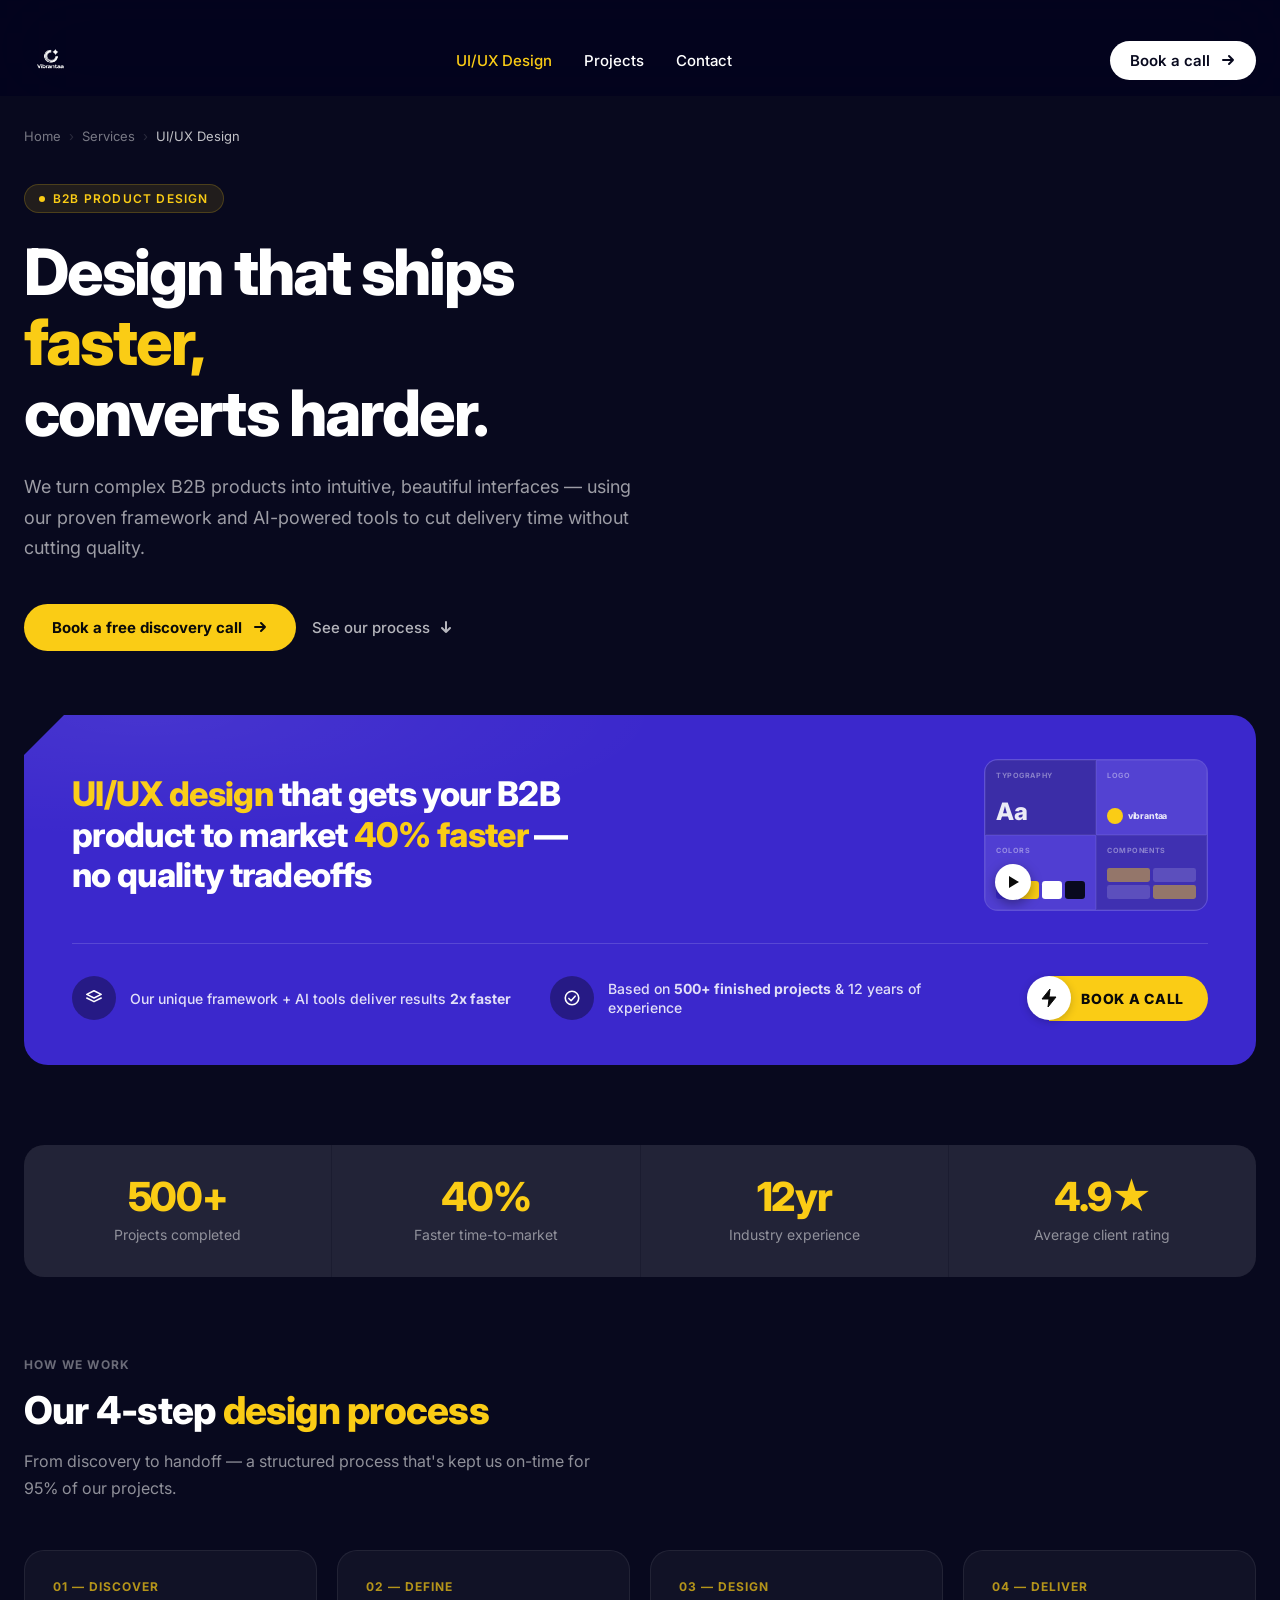
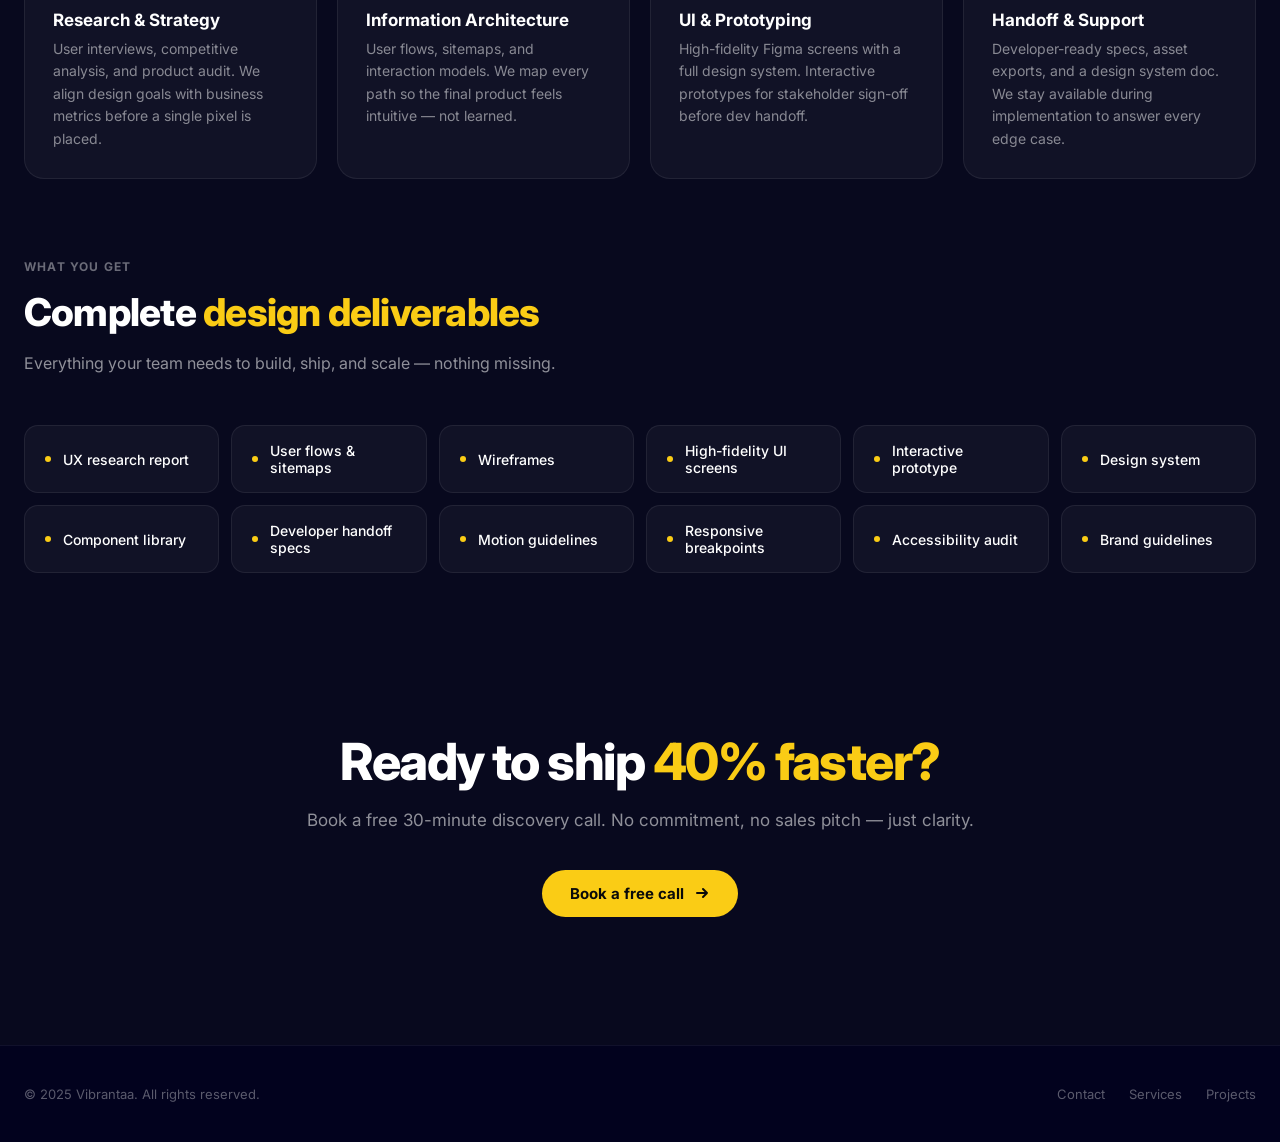
==== services/ui-ux-design.html @ 6896553f "Fix discuss section margins, add ui-ux-design service page, footer bg update Co-Authored-By: Claude " ====
<!DOCTYPE html>
<html lang="en">
<head>
  <meta charset="UTF-8" />
  <meta name="viewport" content="width=device-width, initial-scale=1.0" />
  <title>UI/UX Design Services — Vibrantaa</title>
  <meta name="description" content="UI/UX design that gets your B2B product to market 40% faster — no quality tradeoffs. 500+ finished projects, 12 years of experience." />
  <link rel="preconnect" href="https://fonts.googleapis.com" />
  <link rel="preconnect" href="https://fonts.gstatic.com" crossorigin />
  <link href="https://fonts.googleapis.com/css2?family=Inter:wght@400;500;600;700;800;900&display=swap" rel="stylesheet" />
  <style>
    *, *::before, *::after { box-sizing: border-box; margin: 0; padding: 0; }

    :root {
      --navy:       #08091e;
      --purple:     #3733d9;
      --gold:       #f5a623;
      --white:      #ffffff;
      --blue:       #3719ca;
      --blue-dark:  #02021e;
      --yellow:     #facc15;
      --indigo:     #3b28cc;
    }

    html, body {
      font-family: 'Inter', sans-serif;
      background: var(--navy);
      color: var(--white);
      min-height: 100vh;
      overflow-x: hidden;
    }

    /* ─── HEADER ─── */
    .site-header {
      position: fixed;
      top: 0; left: 0; right: 0;
      z-index: 93;
      padding-top: 1.5rem;
    }
    .header__blur {
      position: absolute;
      inset: 0;
      backdrop-filter: blur(45px);
      background-color: rgba(2, 2, 30, 0.75);
      z-index: -1;
    }
    .header-container {
      display: flex;
      align-items: center;
      justify-content: space-between;
      height: 4.5rem;
      max-width: 82rem;
      margin: 0 auto;
      padding: 0 1.5rem;
    }
    .logo { height: 36px; width: auto; display: block; }
    .header__nav {
      display: flex;
      align-items: center;
      gap: 0.25rem;
    }
    .header__nav-link {
      font-size: 0.9375rem;
      font-weight: 500;
      color: var(--white);
      text-decoration: none;
      padding: 0.5rem 0.875rem;
      border-radius: 0.5rem;
      transition: color 0.2s;
      cursor: pointer;
      display: flex;
      align-items: center;
      gap: 0.375rem;
    }
    .header__nav-link:hover { color: var(--yellow); }
    .header__cta {
      display: flex;
      align-items: center;
      gap: 0.625rem;
      background: var(--white);
      color: var(--navy);
      font-size: 0.9375rem;
      font-weight: 600;
      text-decoration: none;
      padding: 0.625rem 1.25rem;
      border-radius: 2rem;
      transition: background 0.2s, transform 0.2s;
    }
    .header__cta:hover { background: var(--yellow); transform: translateY(-1px); }

    /* ─── PAGE LAYOUT ─── */
    .page-wrap {
      padding-top: 8rem;
      min-height: 100vh;
    }
    .container {
      max-width: 82rem;
      margin: 0 auto;
      padding: 0 1.5rem;
    }

    /* ─── BREADCRUMB ─── */
    .breadcrumb {
      display: flex;
      align-items: center;
      gap: 0.5rem;
      font-size: 0.8125rem;
      color: rgba(255,255,255,0.45);
      margin-bottom: 2.5rem;
    }
    .breadcrumb a { color: rgba(255,255,255,0.45); text-decoration: none; transition: color 0.2s; }
    .breadcrumb a:hover { color: var(--white); }
    .breadcrumb__sep { opacity: 0.3; }
    .breadcrumb__current { color: rgba(255,255,255,0.75); }

    /* ─── SERVICE HERO ─── */
    .service-hero {
      margin-bottom: 4rem;
    }
    .service-hero__eyebrow {
      display: inline-flex;
      align-items: center;
      gap: 0.5rem;
      font-size: 0.75rem;
      font-weight: 600;
      letter-spacing: 0.1em;
      text-transform: uppercase;
      color: var(--yellow);
      background: rgba(250, 204, 21, 0.1);
      border: 1px solid rgba(250, 204, 21, 0.2);
      padding: 0.375rem 0.875rem;
      border-radius: 2rem;
      margin-bottom: 1.5rem;
    }
    .service-hero__eyebrow-dot {
      width: 6px; height: 6px;
      background: var(--yellow);
      border-radius: 50%;
      animation: pulse 2s ease-in-out infinite;
    }
    @keyframes pulse {
      0%, 100% { opacity: 1; transform: scale(1); }
      50%       { opacity: 0.5; transform: scale(0.75); }
    }
    .service-hero__heading {
      font-size: clamp(2.5rem, 5vw, 4rem);
      font-weight: 800;
      line-height: 1.1;
      letter-spacing: -0.03em;
      max-width: 42rem;
      margin-bottom: 1.5rem;
    }
    .service-hero__heading em {
      font-style: normal;
      color: var(--yellow);
    }
    .service-hero__sub {
      font-size: 1.125rem;
      line-height: 1.7;
      color: rgba(255,255,255,0.6);
      max-width: 38rem;
      margin-bottom: 2.5rem;
    }
    .service-hero__actions {
      display: flex;
      align-items: center;
      gap: 1rem;
      flex-wrap: wrap;
    }
    .btn-primary {
      display: inline-flex;
      align-items: center;
      gap: 0.625rem;
      background: var(--yellow);
      color: #0a0a0a;
      font-size: 0.9375rem;
      font-weight: 700;
      text-decoration: none;
      padding: 0.875rem 1.75rem;
      border-radius: 2rem;
      transition: transform 0.2s, box-shadow 0.2s;
      cursor: pointer;
      border: none;
    }
    .btn-primary:hover { transform: translateY(-2px); box-shadow: 0 8px 24px rgba(250,204,21,0.3); }
    .btn-secondary {
      display: inline-flex;
      align-items: center;
      gap: 0.5rem;
      color: rgba(255,255,255,0.7);
      font-size: 0.9375rem;
      font-weight: 500;
      text-decoration: none;
      padding: 0.875rem 0;
      transition: color 0.2s;
    }
    .btn-secondary:hover { color: var(--white); }

    /* ─── PROMO BANNER CARD ─── */
    .promo-banner {
      background: var(--indigo);
      border-radius: 1.5rem;
      /* Folder tab: angled cut top-left */
      clip-path: polygon(2.5rem 0%, 100% 0%, 100% 100%, 0% 100%, 0% 2.5rem);
      padding: 2.75rem 3rem;
      margin-bottom: 5rem;
      position: relative;
      overflow: hidden;
    }
    /* Subtle inner glow */
    .promo-banner::before {
      content: '';
      position: absolute;
      inset: 0;
      background: radial-gradient(ellipse 60% 50% at 10% 0%, rgba(255,255,255,0.06) 0%, transparent 70%);
      pointer-events: none;
    }

    /* Top section: headline + thumbnail */
    .promo-banner__top {
      display: grid;
      grid-template-columns: 1fr auto;
      gap: 2.5rem;
      align-items: center;
      margin-bottom: 2rem;
    }
    .promo-banner__headline {
      font-size: clamp(1.5rem, 3vw, 2.125rem);
      font-weight: 800;
      line-height: 1.2;
      letter-spacing: -0.02em;
      color: var(--white);
      max-width: 32rem;
    }
    .promo-banner__headline .hl {
      color: var(--yellow);
    }

    /* Thumbnail */
    .promo-banner__thumb {
      position: relative;
      width: 14rem;
      height: 9.5rem;
      border-radius: 0.875rem;
      overflow: hidden;
      flex-shrink: 0;
      background: rgba(255,255,255,0.08);
      border: 1px solid rgba(255,255,255,0.12);
    }
    .promo-thumb-grid {
      width: 100%;
      height: 100%;
      display: grid;
      grid-template-columns: 1fr 1fr;
      grid-template-rows: 1fr 1fr;
      gap: 0;
    }
    .promo-thumb-cell {
      padding: 0.625rem;
      border: 1px solid rgba(255,255,255,0.06);
      display: flex;
      flex-direction: column;
      gap: 0.3rem;
    }
    .ptc-label {
      font-size: 0.45rem;
      font-weight: 700;
      letter-spacing: 0.08em;
      text-transform: uppercase;
      color: rgba(255,255,255,0.4);
    }
    /* Type sample */
    .ptc-type-aa {
      font-size: 1.5rem;
      font-weight: 800;
      color: rgba(255,255,255,0.9);
      line-height: 1;
      margin-top: auto;
    }
    /* Logo sample */
    .ptc-logo-box {
      margin-top: auto;
      display: flex;
      align-items: center;
      gap: 0.3rem;
    }
    .ptc-logo-circle {
      width: 16px; height: 16px;
      border-radius: 50%;
      background: var(--yellow);
      flex-shrink: 0;
    }
    .ptc-logo-text {
      font-size: 0.55rem;
      font-weight: 800;
      color: rgba(255,255,255,0.85);
      letter-spacing: -0.02em;
    }
    /* Color swatches */
    .ptc-swatches {
      display: flex;
      gap: 0.2rem;
      margin-top: auto;
    }
    .ptc-swatch {
      flex: 1;
      height: 18px;
      border-radius: 0.2rem;
    }
    /* Grid sample */
    .ptc-grid-mini {
      display: grid;
      grid-template-columns: 1fr 1fr;
      gap: 0.2rem;
      margin-top: auto;
    }
    .ptc-grid-cell {
      height: 14px;
      border-radius: 0.15rem;
      background: rgba(255,255,255,0.15);
    }
    .ptc-grid-cell.accent { background: rgba(250,204,21,0.45); }

    /* Play button overlay */
    .promo-thumb-play {
      position: absolute;
      bottom: 0.625rem;
      left: 0.625rem;
      width: 2.25rem;
      height: 2.25rem;
      background: var(--white);
      border-radius: 50%;
      display: flex;
      align-items: center;
      justify-content: center;
      box-shadow: 0 4px 12px rgba(0,0,0,0.35);
      cursor: pointer;
      transition: transform 0.2s, box-shadow 0.2s;
    }
    .promo-thumb-play:hover { transform: scale(1.08); box-shadow: 0 6px 18px rgba(0,0,0,0.45); }
    .play-triangle {
      width: 0; height: 0;
      border-top: 6px solid transparent;
      border-bottom: 6px solid transparent;
      border-left: 10px solid #0a0a0a;
      margin-left: 2px;
    }

    /* Divider */
    .promo-banner__divider {
      height: 1px;
      background: rgba(255,255,255,0.15);
      margin-bottom: 2rem;
    }

    /* Bottom section: features + CTA */
    .promo-banner__bottom {
      display: flex;
      align-items: center;
      gap: 2rem;
      flex-wrap: wrap;
    }
    .promo-feature {
      display: flex;
      align-items: center;
      gap: 0.875rem;
      flex: 1;
      min-width: 13rem;
    }
    .promo-feature__icon {
      width: 2.75rem;
      height: 2.75rem;
      border-radius: 50%;
      background: rgba(0,0,0,0.35);
      display: flex;
      align-items: center;
      justify-content: center;
      flex-shrink: 0;
    }
    .promo-feature__icon svg {
      width: 1.125rem;
      height: 1.125rem;
      color: var(--white);
    }
    .promo-feature__text {
      font-size: 0.875rem;
      font-weight: 500;
      color: rgba(255,255,255,0.85);
      line-height: 1.4;
    }

    /* CTA button */
    .promo-cta {
      display: flex;
      align-items: center;
      gap: 0;
      flex-shrink: 0;
      margin-left: auto;
    }
    .promo-cta__lightning {
      width: 2.75rem;
      height: 2.75rem;
      border-radius: 50%;
      background: var(--white);
      display: flex;
      align-items: center;
      justify-content: center;
      flex-shrink: 0;
      z-index: 1;
      box-shadow: 0 2px 8px rgba(0,0,0,0.2);
    }
    .promo-cta__btn {
      display: inline-flex;
      align-items: center;
      background: var(--yellow);
      color: #0a0a0a;
      font-size: 0.875rem;
      font-weight: 800;
      letter-spacing: 0.05em;
      text-transform: uppercase;
      text-decoration: none;
      padding: 0.875rem 1.5rem 0.875rem 1rem;
      border-radius: 0 2rem 2rem 0;
      margin-left: -1.375rem;
      padding-left: 2rem;
      transition: transform 0.2s, box-shadow 0.2s;
      cursor: pointer;
      border: none;
    }
    .promo-cta__btn:hover { transform: translateX(3px); box-shadow: 4px 0 20px rgba(250,204,21,0.35); }

    /* ─── PROCESS SECTION ─── */
    .section-label {
      font-size: 0.75rem;
      font-weight: 700;
      letter-spacing: 0.1em;
      text-transform: uppercase;
      color: rgba(255,255,255,0.4);
      margin-bottom: 1rem;
    }
    .section-heading {
      font-size: clamp(1.75rem, 3vw, 2.5rem);
      font-weight: 800;
      line-height: 1.15;
      letter-spacing: -0.02em;
      margin-bottom: 1rem;
    }
    .section-heading em { font-style: normal; color: var(--yellow); }
    .section-sub {
      font-size: 1rem;
      color: rgba(255,255,255,0.55);
      line-height: 1.7;
      max-width: 36rem;
      margin-bottom: 3rem;
    }

    /* Process steps */
    .process-grid {
      display: grid;
      grid-template-columns: repeat(auto-fill, minmax(15rem, 1fr));
      gap: 1.25rem;
      margin-bottom: 5rem;
    }
    .process-step {
      background: rgba(255,255,255,0.04);
      border: 1px solid rgba(255,255,255,0.07);
      border-radius: 1.25rem;
      padding: 1.75rem;
      transition: background 0.25s, border-color 0.25s, transform 0.22s;
    }
    .process-step:hover {
      background: rgba(255,255,255,0.07);
      border-color: rgba(255,255,255,0.13);
      transform: translateY(-3px);
    }
    .process-step__num {
      font-size: 0.75rem;
      font-weight: 700;
      letter-spacing: 0.08em;
      color: var(--yellow);
      opacity: 0.7;
      margin-bottom: 1rem;
    }
    .process-step__title {
      font-size: 1.0625rem;
      font-weight: 700;
      margin-bottom: 0.5rem;
    }
    .process-step__desc {
      font-size: 0.875rem;
      color: rgba(255,255,255,0.5);
      line-height: 1.6;
    }

    /* ─── DELIVERABLES ─── */
    .deliverables-grid {
      display: grid;
      grid-template-columns: repeat(auto-fill, minmax(12rem, 1fr));
      gap: 0.75rem;
      margin-bottom: 5rem;
    }
    .deliverable-item {
      display: flex;
      align-items: center;
      gap: 0.75rem;
      background: rgba(255,255,255,0.04);
      border: 1px solid rgba(255,255,255,0.07);
      border-radius: 0.875rem;
      padding: 1rem 1.25rem;
      font-size: 0.875rem;
      font-weight: 500;
    }
    .deliverable-item__dot {
      width: 6px; height: 6px;
      border-radius: 50%;
      background: var(--yellow);
      flex-shrink: 0;
    }

    /* ─── STATS STRIP ─── */
    .stats-strip {
      display: grid;
      grid-template-columns: repeat(4, 1fr);
      gap: 1px;
      background: rgba(255,255,255,0.08);
      border-radius: 1.25rem;
      overflow: hidden;
      margin-bottom: 5rem;
    }
    .stat-block {
      background: rgba(255,255,255,0.03);
      padding: 2rem 1.75rem;
      text-align: center;
    }
    .stat-block__num {
      font-size: 2.5rem;
      font-weight: 800;
      letter-spacing: -0.03em;
      color: var(--yellow);
      line-height: 1;
      margin-bottom: 0.5rem;
    }
    .stat-block__label {
      font-size: 0.875rem;
      color: rgba(255,255,255,0.5);
      line-height: 1.4;
    }

    /* ─── CTA SECTION ─── */
    .cta-section {
      text-align: center;
      padding: 5rem 1.5rem;
      margin-bottom: 3rem;
    }
    .cta-section__heading {
      font-size: clamp(2rem, 4vw, 3.25rem);
      font-weight: 800;
      letter-spacing: -0.03em;
      line-height: 1.1;
      margin-bottom: 1.25rem;
    }
    .cta-section__heading em { font-style: normal; color: var(--yellow); }
    .cta-section__sub {
      font-size: 1.0625rem;
      color: rgba(255,255,255,0.55);
      margin-bottom: 2.5rem;
    }
    .cta-section__actions {
      display: flex;
      justify-content: center;
      gap: 1rem;
      flex-wrap: wrap;
    }

    /* ─── FOOTER ─── */
    .page-footer {
      background: #02021e;
      border-top: 1px solid rgba(255,255,255,0.06);
      padding: 2.5rem 0;
    }
    .page-footer__inner {
      display: flex;
      align-items: center;
      justify-content: space-between;
      gap: 1.5rem;
      flex-wrap: wrap;
    }
    .footer-copy {
      font-size: 0.8125rem;
      color: rgba(255,255,255,0.35);
    }
    .footer-links {
      display: flex;
      gap: 1.5rem;
    }
    .footer-links a {
      font-size: 0.8125rem;
      color: rgba(255,255,255,0.35);
      text-decoration: none;
      transition: color 0.2s;
    }
    .footer-links a:hover { color: rgba(255,255,255,0.7); }

    /* ─── RESPONSIVE ─── */
    @media (max-width: 900px) {
      .promo-banner__top { grid-template-columns: 1fr; }
      .promo-banner__thumb { width: 100%; height: 12rem; }
      .promo-thumb-grid { display: grid; }
      .promo-banner__bottom { gap: 1.25rem; }
      .promo-cta { margin-left: 0; width: 100%; }
      .promo-cta__btn { flex: 1; justify-content: center; }
      .stats-strip { grid-template-columns: repeat(2, 1fr); }
      .hide-mobile { display: none; }
    }
    @media (max-width: 600px) {
      .promo-banner { padding: 1.75rem 1.5rem; clip-path: polygon(1.75rem 0%, 100% 0%, 100% 100%, 0% 100%, 0% 1.75rem); }
      .stats-strip { grid-template-columns: 1fr 1fr; }
      .process-grid { grid-template-columns: 1fr; }
    }
  </style>
</head>
<body>

<!-- HEADER -->
<header class="site-header" id="header">
  <div class="header__blur"></div>
  <div class="header-container">
    <a href="/" class="logo-link">
      <img src="/vibrantaa logo .png" alt="Vibrantaa" class="logo" width="140" height="36">
    </a>
    <nav class="header__nav hide-mobile">
      <a href="/services/ui-ux-design" class="header__nav-link" style="color:var(--yellow)">UI/UX Design</a>
      <a href="/#projects" class="header__nav-link">Projects</a>
      <a href="/contact.html" class="header__nav-link">Contact</a>
    </nav>
    <a href="/contact.html" class="header__cta">
      Book a call
      <svg width="16" height="16" viewBox="0 0 16 16" fill="none" aria-hidden="true"><path d="M3 8h10M9 4l4 4-4 4" stroke="currentColor" stroke-width="2" stroke-linecap="round" stroke-linejoin="round"/></svg>
    </a>
  </div>
</header>

<!-- PAGE -->
<main class="page-wrap">
  <div class="container">

    <!-- Breadcrumb -->
    <nav class="breadcrumb" aria-label="Breadcrumb">
      <a href="/">Home</a>
      <span class="breadcrumb__sep">›</span>
      <a href="/#services">Services</a>
      <span class="breadcrumb__sep">›</span>
      <span class="breadcrumb__current">UI/UX Design</span>
    </nav>

    <!-- Hero -->
    <section class="service-hero">
      <div class="service-hero__eyebrow">
        <span class="service-hero__eyebrow-dot"></span>
        B2B Product Design
      </div>
      <h1 class="service-hero__heading">
        Design that ships <em>faster,</em><br>converts harder.
      </h1>
      <p class="service-hero__sub">
        We turn complex B2B products into intuitive, beautiful interfaces — using our proven framework and AI-powered tools to cut delivery time without cutting quality.
      </p>
      <div class="service-hero__actions">
        <a href="/contact.html" class="btn-primary">
          Book a free discovery call
          <svg width="16" height="16" viewBox="0 0 16 16" fill="none" aria-hidden="true"><path d="M3 8h10M9 4l4 4-4 4" stroke="currentColor" stroke-width="2" stroke-linecap="round" stroke-linejoin="round"/></svg>
        </a>
        <a href="#process" class="btn-secondary">
          See our process
          <svg width="16" height="16" viewBox="0 0 16 16" fill="none" aria-hidden="true"><path d="M8 3v10M4 9l4 4 4-4" stroke="currentColor" stroke-width="2" stroke-linecap="round" stroke-linejoin="round"/></svg>
        </a>
      </div>
    </section>

    <!-- ═══ PROMO BANNER CARD ═══ -->
    <section class="promo-banner" aria-label="UI/UX Design value proposition">

      <!-- Top: Headline + Thumbnail -->
      <div class="promo-banner__top">

        <h2 class="promo-banner__headline">
          <span class="hl">UI/UX design</span> that gets your B2B product
          to market <span class="hl">40% faster</span> —
          no quality tradeoffs
        </h2>

        <!-- Brand Guidelines Thumbnail -->
        <div class="promo-banner__thumb" role="img" aria-label="Brand guidelines preview">
          <div class="promo-thumb-grid">
            <!-- Cell 1: Typography -->
            <div class="promo-thumb-cell" style="background: rgba(0,0,0,0.2);">
              <span class="ptc-label">Typography</span>
              <span class="ptc-type-aa">Aa</span>
            </div>
            <!-- Cell 2: Logo -->
            <div class="promo-thumb-cell" style="background: rgba(255,255,255,0.05);">
              <span class="ptc-label">Logo</span>
              <div class="ptc-logo-box">
                <div class="ptc-logo-circle"></div>
                <span class="ptc-logo-text">vibrantaa</span>
              </div>
            </div>
            <!-- Cell 3: Color Swatches -->
            <div class="promo-thumb-cell" style="background: rgba(255,255,255,0.03);">
              <span class="ptc-label">Colors</span>
              <div class="ptc-swatches">
                <div class="ptc-swatch" style="background:#3b28cc"></div>
                <div class="ptc-swatch" style="background:#facc15"></div>
                <div class="ptc-swatch" style="background:#ffffff"></div>
                <div class="ptc-swatch" style="background:#08091e"></div>
              </div>
            </div>
            <!-- Cell 4: Grid Components -->
            <div class="promo-thumb-cell" style="background: rgba(0,0,0,0.15);">
              <span class="ptc-label">Components</span>
              <div class="ptc-grid-mini">
                <div class="ptc-grid-cell accent"></div>
                <div class="ptc-grid-cell"></div>
                <div class="ptc-grid-cell"></div>
                <div class="ptc-grid-cell accent"></div>
              </div>
            </div>
          </div>
          <!-- Play button -->
          <div class="promo-thumb-play" role="button" aria-label="Watch showreel">
            <div class="play-triangle"></div>
          </div>
        </div>
      </div>

      <!-- Divider -->
      <div class="promo-banner__divider" role="separator"></div>

      <!-- Bottom: Features + CTA -->
      <div class="promo-banner__bottom">

        <!-- Feature 1 -->
        <div class="promo-feature">
          <div class="promo-feature__icon" aria-hidden="true">
            <!-- Layers/stack icon -->
            <svg viewBox="0 0 20 20" fill="none" stroke="currentColor" stroke-width="1.75" stroke-linecap="round" stroke-linejoin="round">
              <path d="M2 10l8 4 8-4M2 6l8 4 8-4-8-4-8 4z"/>
            </svg>
          </div>
          <p class="promo-feature__text">Our unique framework + AI tools deliver results <strong>2x faster</strong></p>
        </div>

        <!-- Feature 2 -->
        <div class="promo-feature">
          <div class="promo-feature__icon" aria-hidden="true">
            <!-- Checkmark circle icon -->
            <svg viewBox="0 0 20 20" fill="none" stroke="currentColor" stroke-width="1.75" stroke-linecap="round" stroke-linejoin="round">
              <circle cx="10" cy="10" r="7.5"/>
              <path d="M6.5 10.5l2.5 2.5 4.5-5"/>
            </svg>
          </div>
          <p class="promo-feature__text">Based on <strong>500+ finished projects</strong> &amp; 12 years of experience</p>
        </div>

        <!-- CTA -->
        <div class="promo-cta">
          <div class="promo-cta__lightning" aria-hidden="true">
            <!-- Lightning bolt -->
            <svg width="16" height="20" viewBox="0 0 16 20" fill="none">
              <path d="M9 1L1 11h7l-1 8 8-10H8L9 1z" fill="#0a0a0a" stroke="#0a0a0a" stroke-width="1" stroke-linejoin="round"/>
            </svg>
          </div>
          <a href="/contact.html" class="promo-cta__btn">Book a Call</a>
        </div>

      </div>
    </section>

    <!-- ═══ STATS ═══ -->
    <div class="stats-strip" role="list">
      <div class="stat-block" role="listitem">
        <div class="stat-block__num">500+</div>
        <div class="stat-block__label">Projects completed</div>
      </div>
      <div class="stat-block" role="listitem">
        <div class="stat-block__num">40%</div>
        <div class="stat-block__label">Faster time-to-market</div>
      </div>
      <div class="stat-block" role="listitem">
        <div class="stat-block__num">12yr</div>
        <div class="stat-block__label">Industry experience</div>
      </div>
      <div class="stat-block" role="listitem">
        <div class="stat-block__num">4.9★</div>
        <div class="stat-block__label">Average client rating</div>
      </div>
    </div>

    <!-- ═══ PROCESS ═══ -->
    <section id="process">
      <p class="section-label">How we work</p>
      <h2 class="section-heading">Our 4-step <em>design process</em></h2>
      <p class="section-sub">From discovery to handoff — a structured process that's kept us on-time for 95% of our projects.</p>

      <div class="process-grid">
        <div class="process-step">
          <div class="process-step__num">01 — DISCOVER</div>
          <div class="process-step__title">Research & Strategy</div>
          <p class="process-step__desc">User interviews, competitive analysis, and product audit. We align design goals with business metrics before a single pixel is placed.</p>
        </div>
        <div class="process-step">
          <div class="process-step__num">02 — DEFINE</div>
          <div class="process-step__title">Information Architecture</div>
          <p class="process-step__desc">User flows, sitemaps, and interaction models. We map every path so the final product feels intuitive — not learned.</p>
        </div>
        <div class="process-step">
          <div class="process-step__num">03 — DESIGN</div>
          <div class="process-step__title">UI & Prototyping</div>
          <p class="process-step__desc">High-fidelity Figma screens with a full design system. Interactive prototypes for stakeholder sign-off before dev handoff.</p>
        </div>
        <div class="process-step">
          <div class="process-step__num">04 — DELIVER</div>
          <div class="process-step__title">Handoff & Support</div>
          <p class="process-step__desc">Developer-ready specs, asset exports, and a design system doc. We stay available during implementation to answer every edge case.</p>
        </div>
      </div>
    </section>

    <!-- ═══ DELIVERABLES ═══ -->
    <section>
      <p class="section-label">What you get</p>
      <h2 class="section-heading">Complete <em>design deliverables</em></h2>
      <p class="section-sub">Everything your team needs to build, ship, and scale — nothing missing.</p>

      <div class="deliverables-grid">
        <div class="deliverable-item"><span class="deliverable-item__dot"></span>UX research report</div>
        <div class="deliverable-item"><span class="deliverable-item__dot"></span>User flows & sitemaps</div>
        <div class="deliverable-item"><span class="deliverable-item__dot"></span>Wireframes</div>
        <div class="deliverable-item"><span class="deliverable-item__dot"></span>High-fidelity UI screens</div>
        <div class="deliverable-item"><span class="deliverable-item__dot"></span>Interactive prototype</div>
        <div class="deliverable-item"><span class="deliverable-item__dot"></span>Design system</div>
        <div class="deliverable-item"><span class="deliverable-item__dot"></span>Component library</div>
        <div class="deliverable-item"><span class="deliverable-item__dot"></span>Developer handoff specs</div>
        <div class="deliverable-item"><span class="deliverable-item__dot"></span>Motion guidelines</div>
        <div class="deliverable-item"><span class="deliverable-item__dot"></span>Responsive breakpoints</div>
        <div class="deliverable-item"><span class="deliverable-item__dot"></span>Accessibility audit</div>
        <div class="deliverable-item"><span class="deliverable-item__dot"></span>Brand guidelines</div>
      </div>
    </section>

    <!-- ═══ CTA SECTION ═══ -->
    <section class="cta-section">
      <h2 class="cta-section__heading">Ready to ship <em>40% faster?</em></h2>
      <p class="cta-section__sub">Book a free 30-minute discovery call. No commitment, no sales pitch — just clarity.</p>
      <div class="cta-section__actions">
        <a href="/contact.html" class="btn-primary">
          Book a free call
          <svg width="16" height="16" viewBox="0 0 16 16" fill="none" aria-hidden="true"><path d="M3 8h10M9 4l4 4-4 4" stroke="currentColor" stroke-width="2" stroke-linecap="round" stroke-linejoin="round"/></svg>
        </a>
      </div>
    </section>

  </div>
</main>

<!-- FOOTER -->
<footer class="page-footer">
  <div class="container">
    <div class="page-footer__inner">
      <span class="footer-copy">© 2025 Vibrantaa. All rights reserved.</span>
      <div class="footer-links">
        <a href="/contact.html">Contact</a>
        <a href="/#services">Services</a>
        <a href="/#projects">Projects</a>
      </div>
    </div>
  </div>
</footer>

</body>
</html>
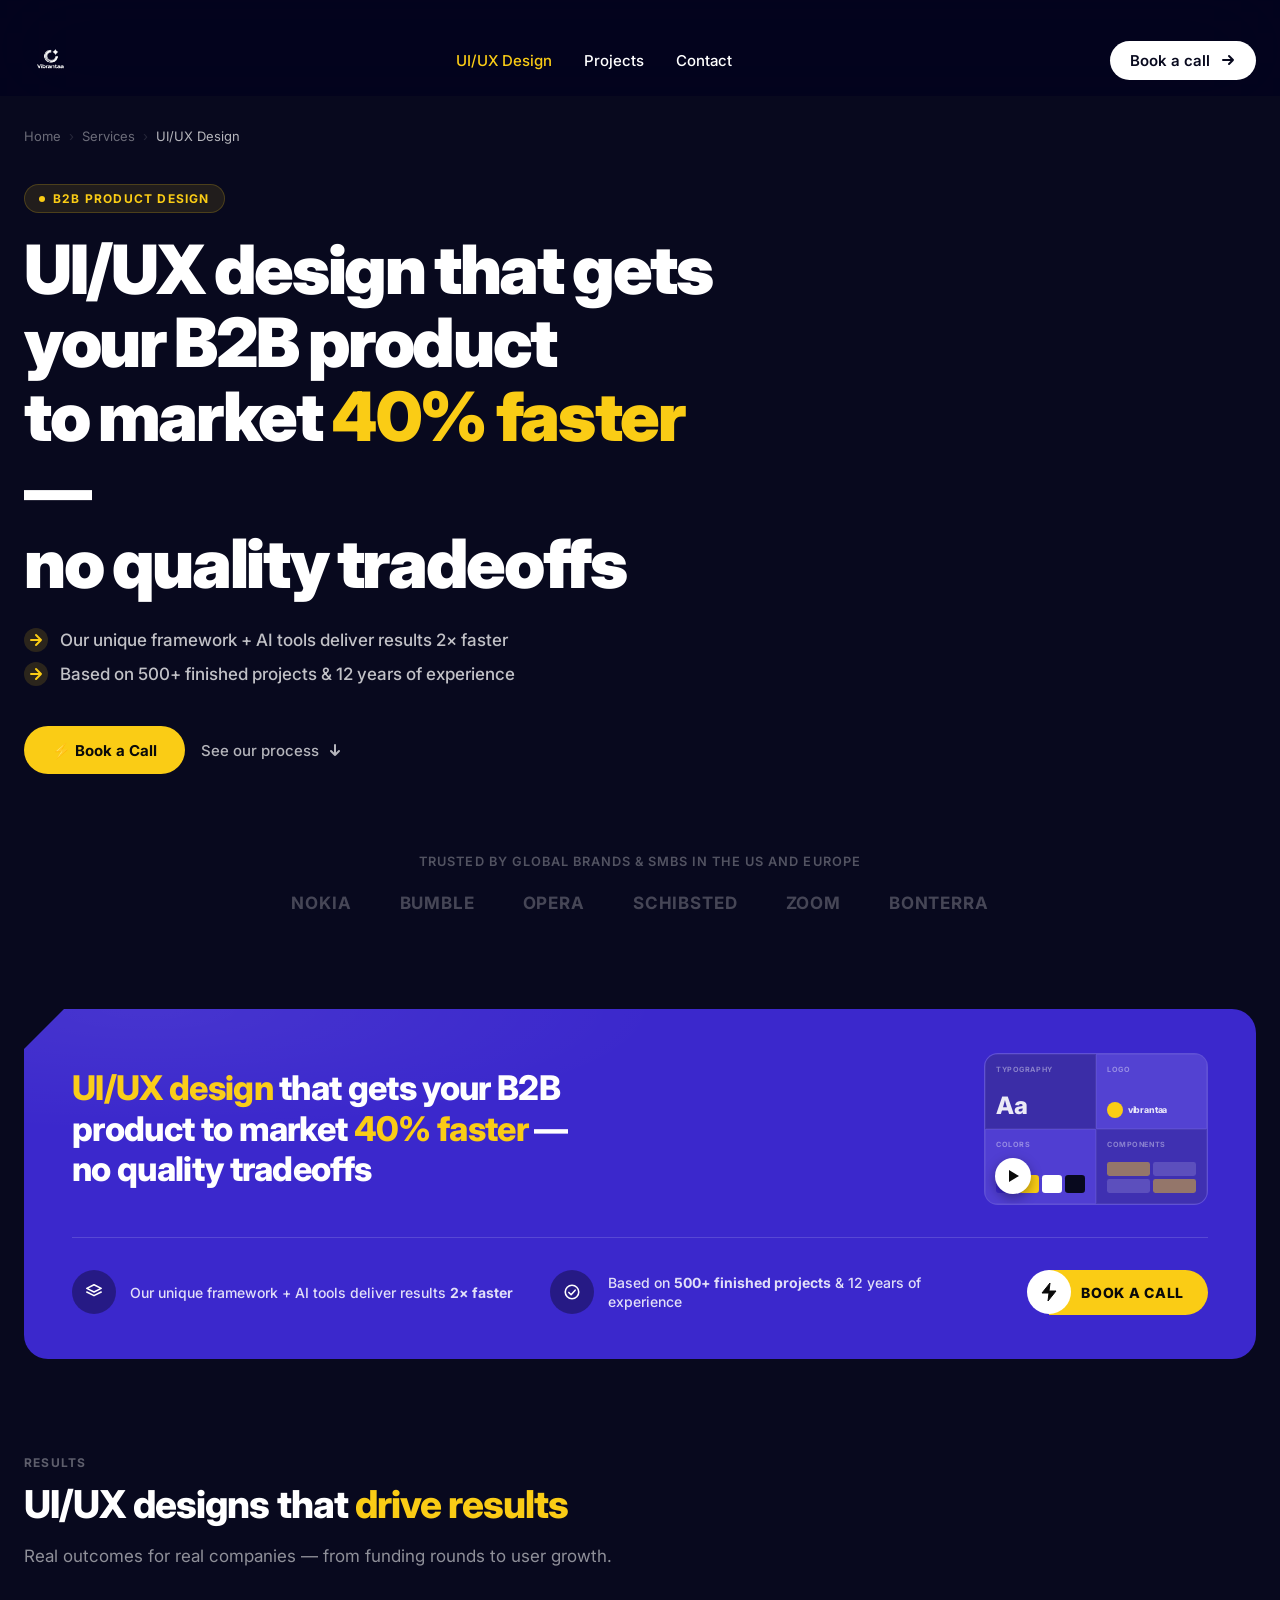
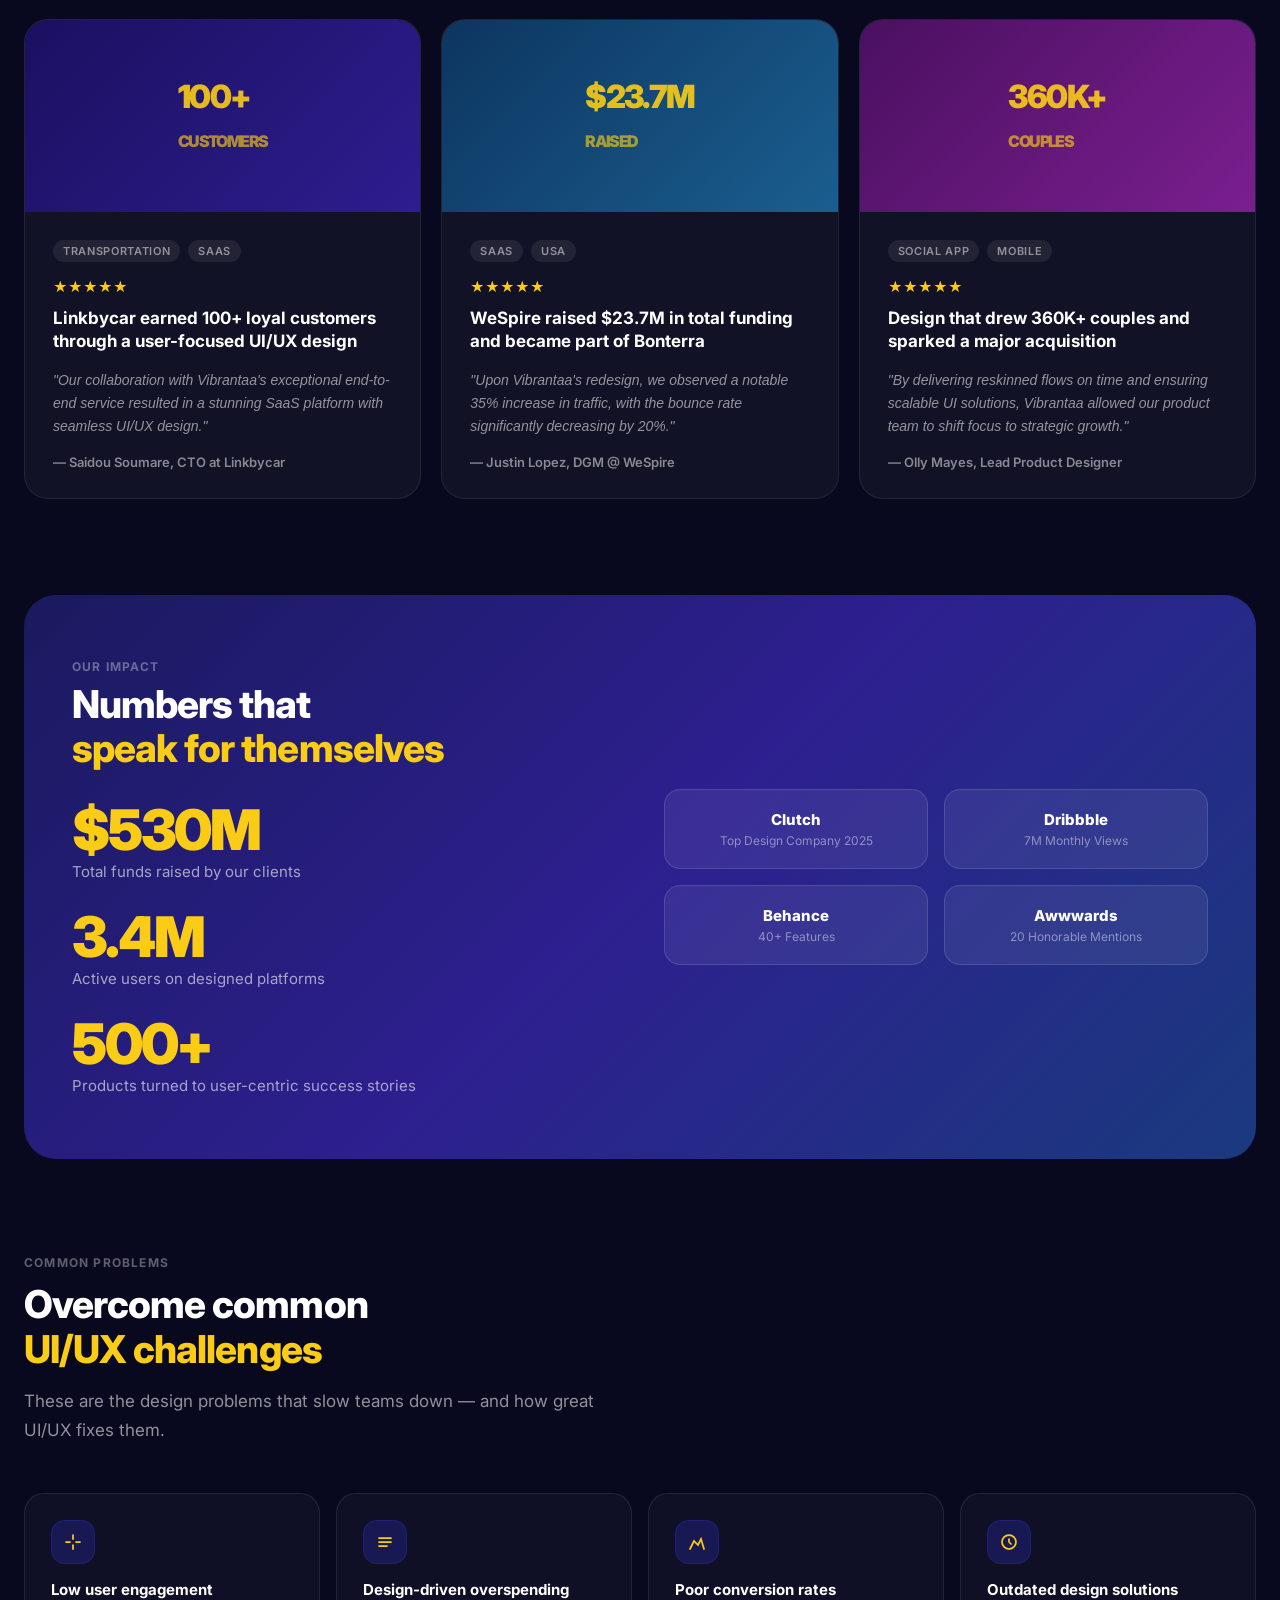
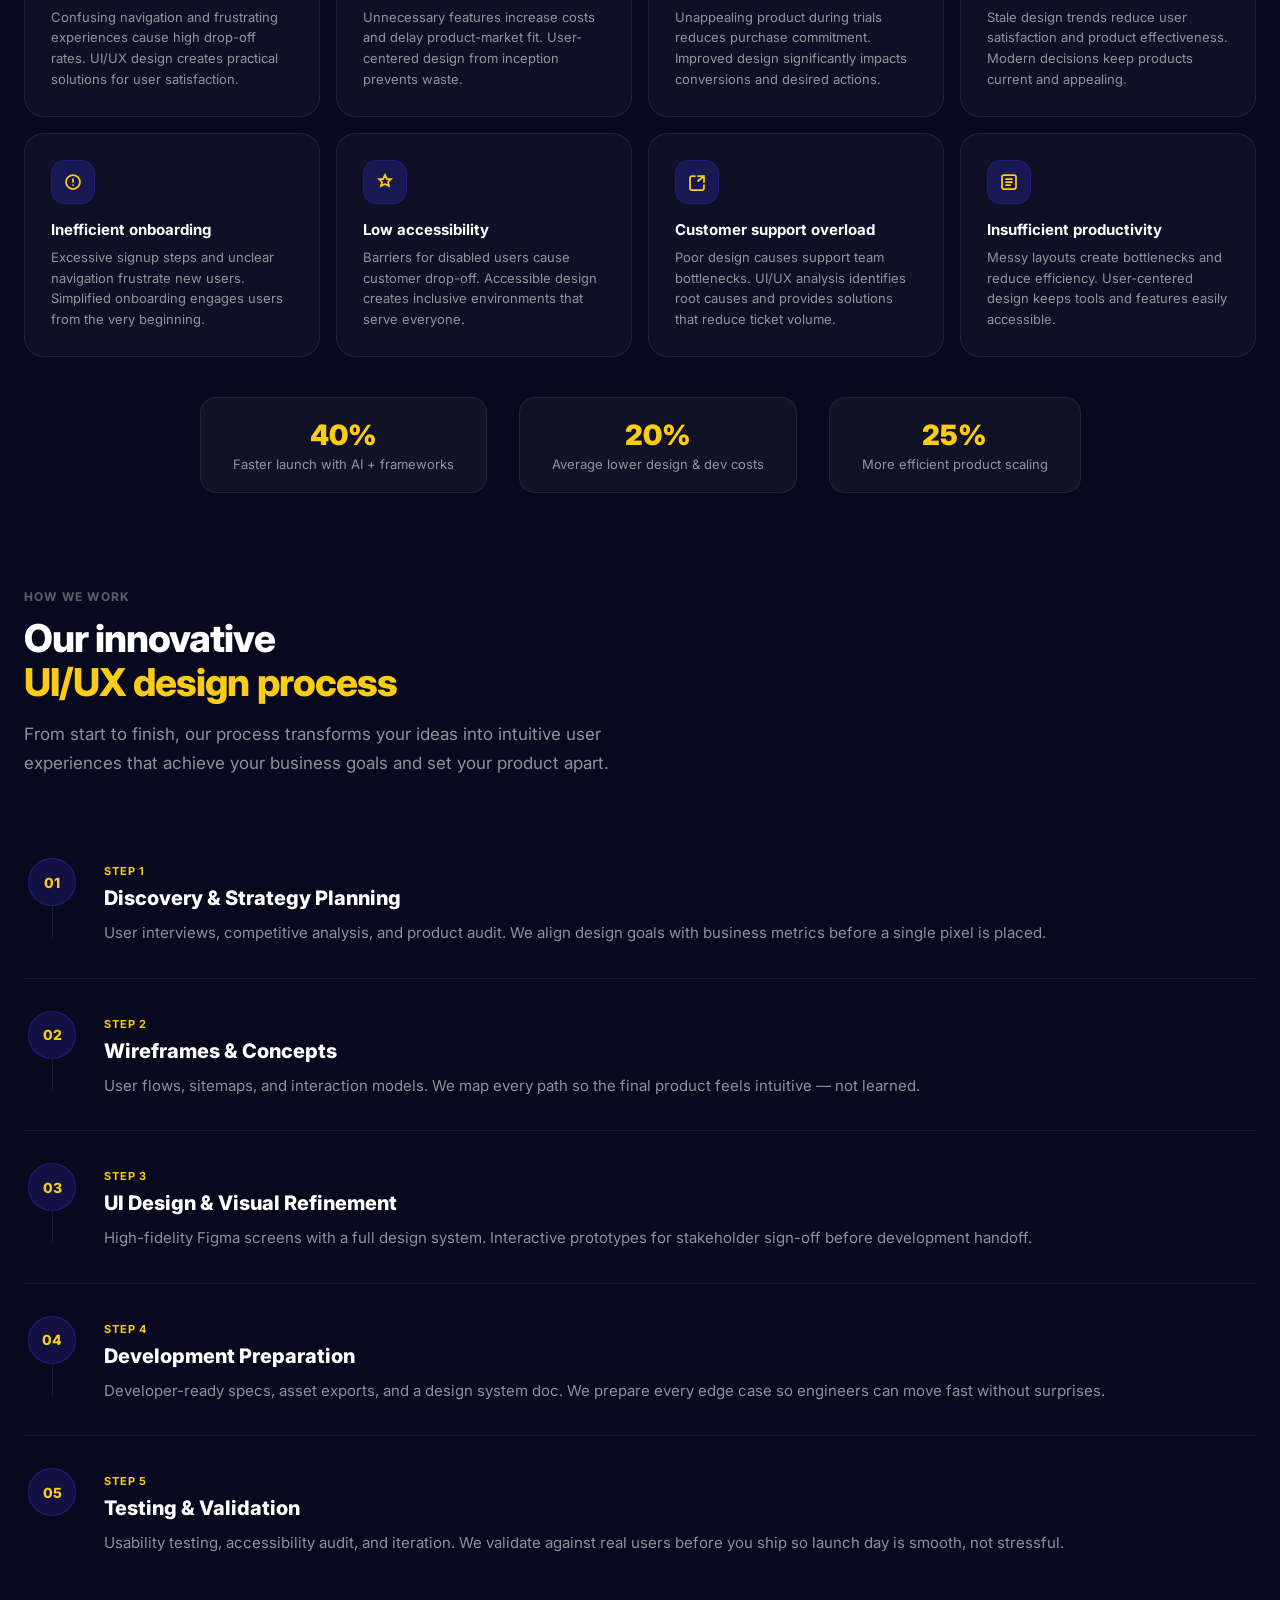
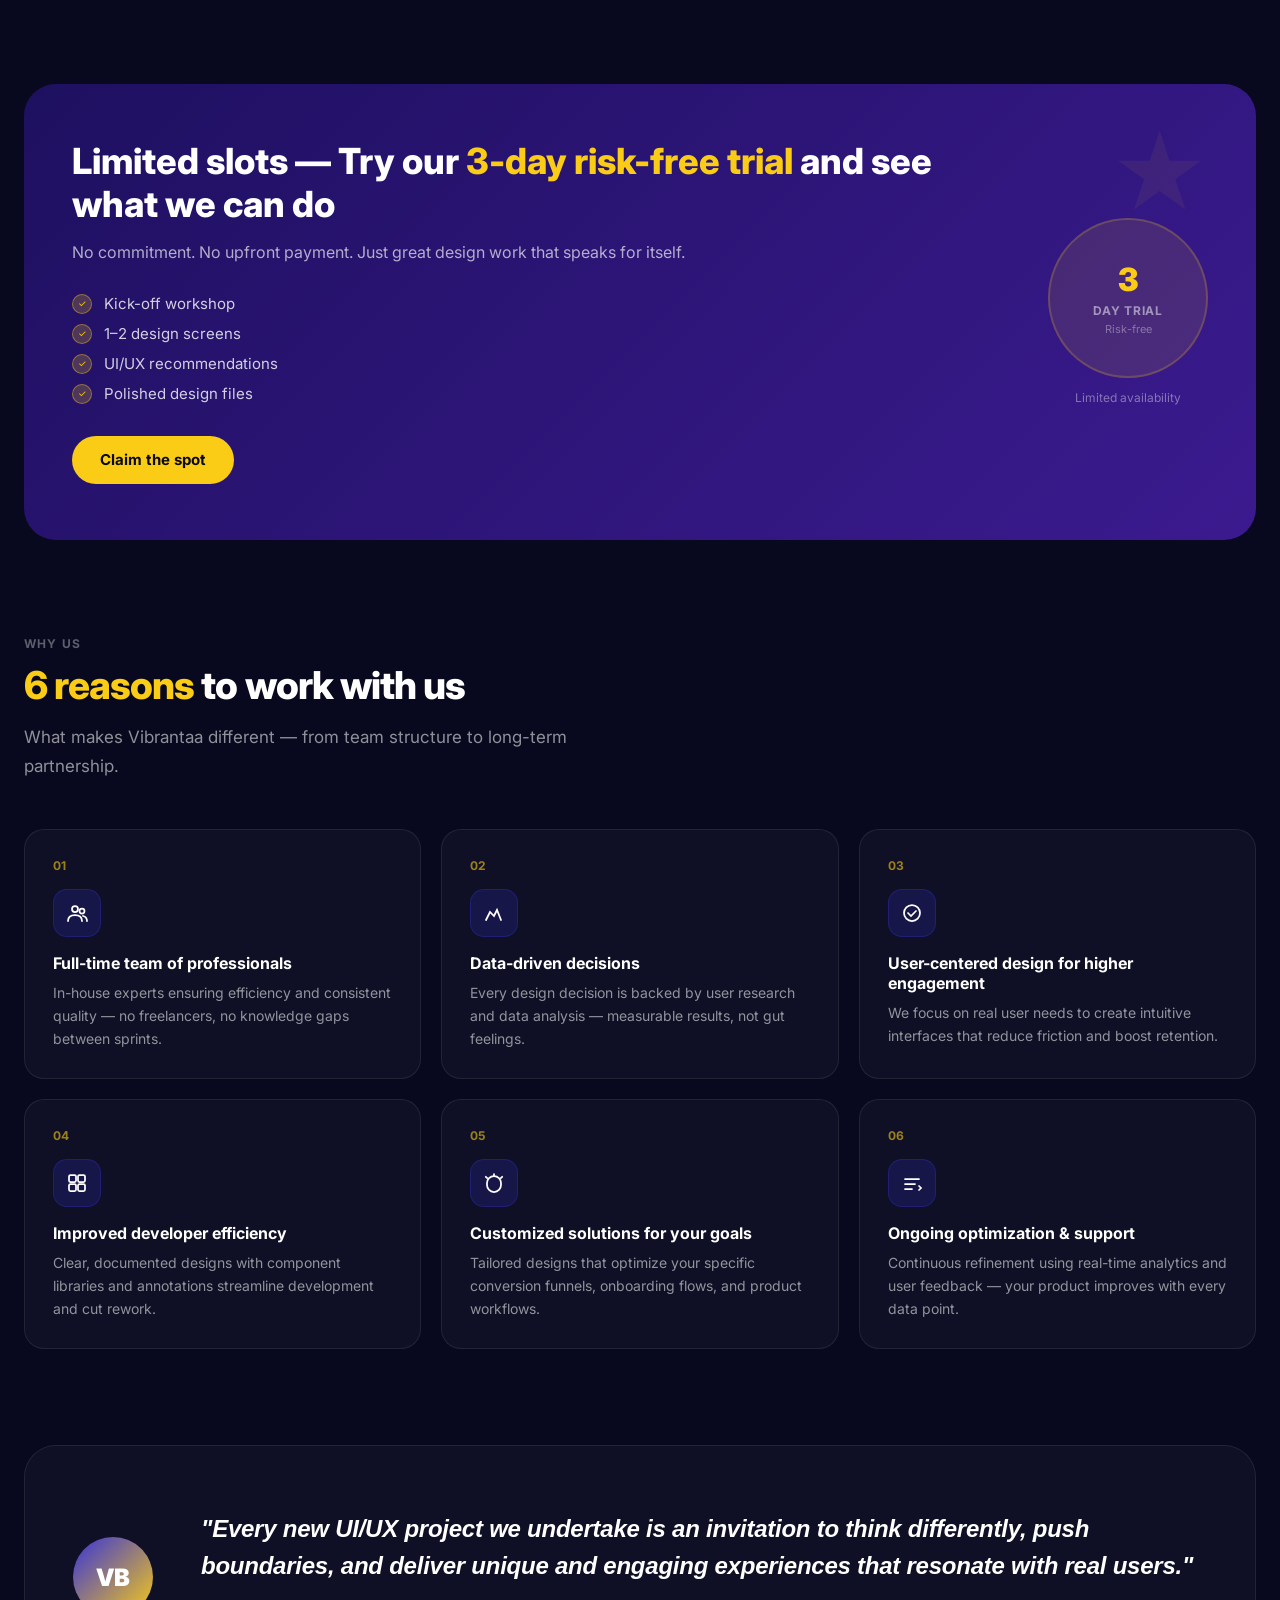
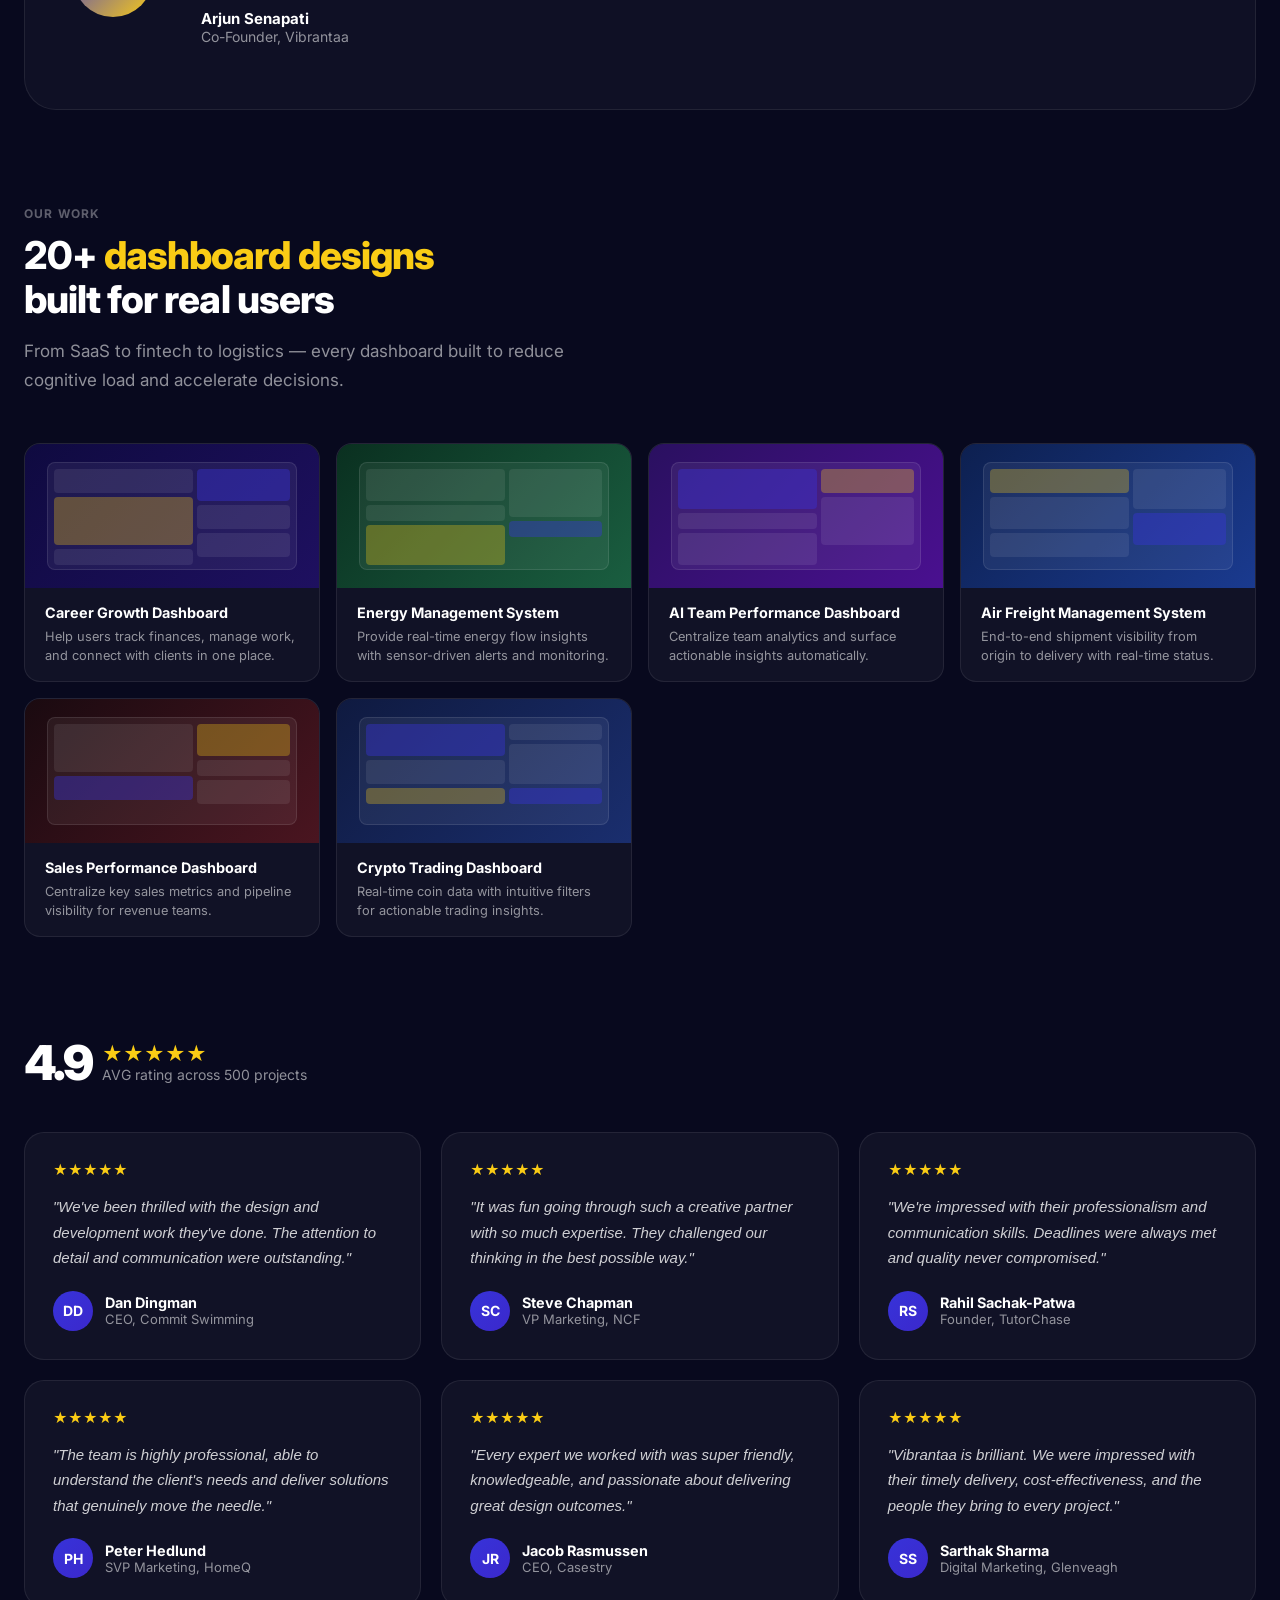
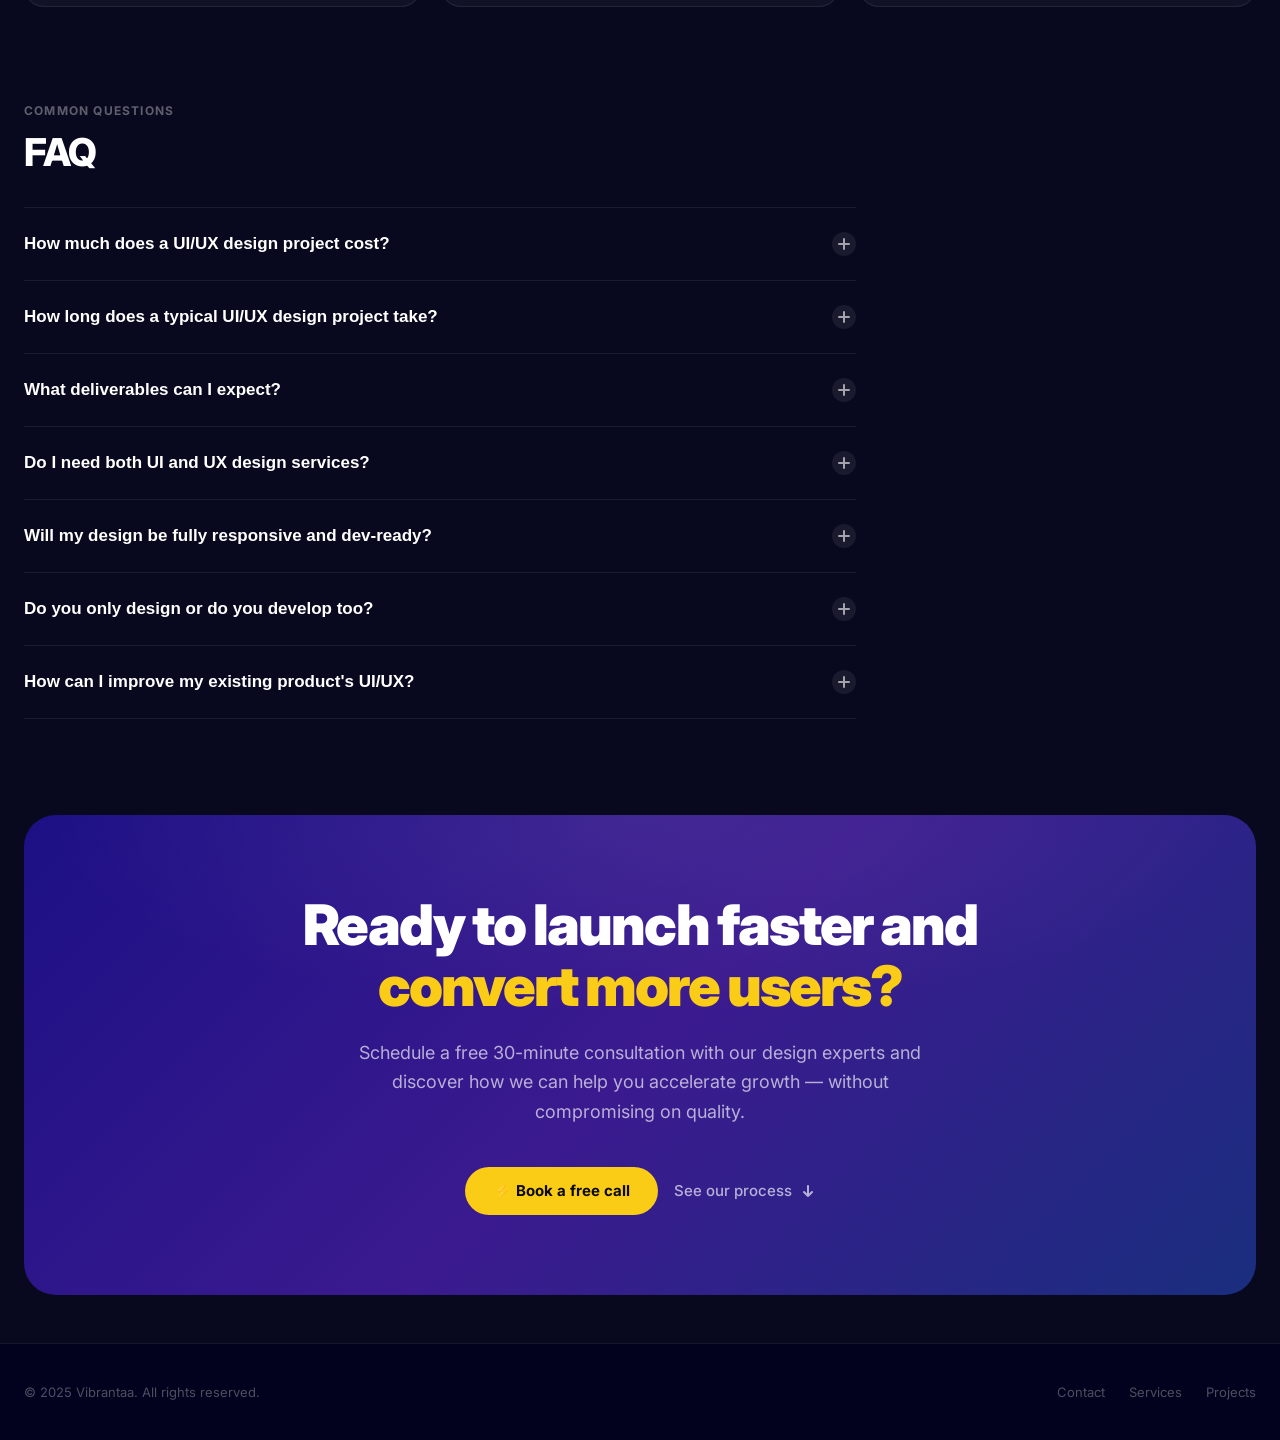
==== commit 3dde8b62: "Rebuild UI/UX design service page as comprehensive halo-lab clone Full page clone with Vibrantaa bra" ====
--- a/services/ui-ux-design.html
+++ b/services/ui-ux-design.html
@@ -10,18 +10,16 @@
   <link href="https://fonts.googleapis.com/css2?family=Inter:wght@400;500;600;700;800;900&display=swap" rel="stylesheet" />
   <style>
     *, *::before, *::after { box-sizing: border-box; margin: 0; padding: 0; }
-
     :root {
-      --navy:       #08091e;
-      --purple:     #3733d9;
-      --gold:       #f5a623;
-      --white:      #ffffff;
-      --blue:       #3719ca;
-      --blue-dark:  #02021e;
-      --yellow:     #facc15;
-      --indigo:     #3b28cc;
-    }
-
+      --navy:    #08091e;
+      --purple:  #3733d9;
+      --yellow:  #facc15;
+      --white:   #ffffff;
+      --dark:    #02021e;
+      --indigo:  #3b28cc;
+      --muted:   rgba(255,255,255,0.55);
+      --border:  rgba(255,255,255,0.08);
+    }
     html, body {
       font-family: 'Inter', sans-serif;
       background: var(--navy);
@@ -30,592 +28,552 @@
       overflow-x: hidden;
     }
 
-    /* ─── HEADER ─── */
+    /* ──── HEADER ──── */
     .site-header {
-      position: fixed;
-      top: 0; left: 0; right: 0;
-      z-index: 93;
-      padding-top: 1.5rem;
+      position: fixed; top: 0; left: 0; right: 0;
+      z-index: 93; padding-top: 1.5rem;
     }
     .header__blur {
-      position: absolute;
-      inset: 0;
+      position: absolute; inset: 0;
       backdrop-filter: blur(45px);
-      background-color: rgba(2, 2, 30, 0.75);
-      z-index: -1;
+      background: rgba(2,2,30,0.75); z-index: -1;
     }
     .header-container {
-      display: flex;
-      align-items: center;
-      justify-content: space-between;
-      height: 4.5rem;
-      max-width: 82rem;
-      margin: 0 auto;
-      padding: 0 1.5rem;
+      display: flex; align-items: center; justify-content: space-between;
+      height: 4.5rem; max-width: 82rem; margin: 0 auto; padding: 0 1.5rem;
     }
     .logo { height: 36px; width: auto; display: block; }
-    .header__nav {
-      display: flex;
-      align-items: center;
-      gap: 0.25rem;
-    }
+    .header__nav { display: flex; align-items: center; gap: 0.25rem; }
     .header__nav-link {
-      font-size: 0.9375rem;
-      font-weight: 500;
-      color: var(--white);
-      text-decoration: none;
-      padding: 0.5rem 0.875rem;
-      border-radius: 0.5rem;
-      transition: color 0.2s;
-      cursor: pointer;
-      display: flex;
-      align-items: center;
-      gap: 0.375rem;
+      font-size: 0.9375rem; font-weight: 500; color: var(--white);
+      text-decoration: none; padding: 0.5rem 0.875rem; border-radius: 0.5rem;
+      transition: color 0.2s; cursor: pointer; display: flex; align-items: center; gap: 0.375rem;
     }
     .header__nav-link:hover { color: var(--yellow); }
     .header__cta {
-      display: flex;
-      align-items: center;
-      gap: 0.625rem;
-      background: var(--white);
-      color: var(--navy);
-      font-size: 0.9375rem;
-      font-weight: 600;
-      text-decoration: none;
-      padding: 0.625rem 1.25rem;
-      border-radius: 2rem;
+      display: flex; align-items: center; gap: 0.625rem;
+      background: var(--white); color: var(--navy);
+      font-size: 0.9375rem; font-weight: 600; text-decoration: none;
+      padding: 0.625rem 1.25rem; border-radius: 2rem;
       transition: background 0.2s, transform 0.2s;
     }
     .header__cta:hover { background: var(--yellow); transform: translateY(-1px); }
 
-    /* ─── PAGE LAYOUT ─── */
-    .page-wrap {
-      padding-top: 8rem;
-      min-height: 100vh;
-    }
-    .container {
-      max-width: 82rem;
-      margin: 0 auto;
-      padding: 0 1.5rem;
-    }
-
-    /* ─── BREADCRUMB ─── */
+    /* ──── LAYOUT ──── */
+    .page-wrap { padding-top: 8rem; }
+    .container { max-width: 82rem; margin: 0 auto; padding: 0 1.5rem; }
+    .section-gap { margin-bottom: 6rem; }
+
+    /* ──── BREADCRUMB ──── */
     .breadcrumb {
-      display: flex;
-      align-items: center;
-      gap: 0.5rem;
-      font-size: 0.8125rem;
-      color: rgba(255,255,255,0.45);
-      margin-bottom: 2.5rem;
-    }
-    .breadcrumb a { color: rgba(255,255,255,0.45); text-decoration: none; transition: color 0.2s; }
+      display: flex; align-items: center; gap: 0.5rem;
+      font-size: 0.8125rem; color: rgba(255,255,255,0.4); margin-bottom: 2.5rem;
+    }
+    .breadcrumb a { color: rgba(255,255,255,0.4); text-decoration: none; transition: color 0.2s; }
     .breadcrumb a:hover { color: var(--white); }
     .breadcrumb__sep { opacity: 0.3; }
-    .breadcrumb__current { color: rgba(255,255,255,0.75); }
-
-    /* ─── SERVICE HERO ─── */
-    .service-hero {
-      margin-bottom: 4rem;
-    }
-    .service-hero__eyebrow {
-      display: inline-flex;
-      align-items: center;
-      gap: 0.5rem;
-      font-size: 0.75rem;
-      font-weight: 600;
-      letter-spacing: 0.1em;
-      text-transform: uppercase;
-      color: var(--yellow);
-      background: rgba(250, 204, 21, 0.1);
-      border: 1px solid rgba(250, 204, 21, 0.2);
-      padding: 0.375rem 0.875rem;
-      border-radius: 2rem;
-      margin-bottom: 1.5rem;
-    }
-    .service-hero__eyebrow-dot {
-      width: 6px; height: 6px;
-      background: var(--yellow);
-      border-radius: 50%;
+
+    /* ──── SECTION LABELS ──── */
+    .eyebrow {
+      display: inline-flex; align-items: center; gap: 0.5rem;
+      font-size: 0.75rem; font-weight: 700; letter-spacing: 0.1em;
+      text-transform: uppercase; color: var(--yellow);
+      background: rgba(250,204,21,0.1); border: 1px solid rgba(250,204,21,0.2);
+      padding: 0.375rem 0.875rem; border-radius: 2rem; margin-bottom: 1.25rem;
+    }
+    .eyebrow-dot {
+      width: 6px; height: 6px; background: var(--yellow); border-radius: 50%;
       animation: pulse 2s ease-in-out infinite;
     }
-    @keyframes pulse {
-      0%, 100% { opacity: 1; transform: scale(1); }
-      50%       { opacity: 0.5; transform: scale(0.75); }
-    }
-    .service-hero__heading {
-      font-size: clamp(2.5rem, 5vw, 4rem);
-      font-weight: 800;
-      line-height: 1.1;
-      letter-spacing: -0.03em;
-      max-width: 42rem;
-      margin-bottom: 1.5rem;
-    }
-    .service-hero__heading em {
-      font-style: normal;
-      color: var(--yellow);
-    }
-    .service-hero__sub {
-      font-size: 1.125rem;
-      line-height: 1.7;
-      color: rgba(255,255,255,0.6);
-      max-width: 38rem;
-      margin-bottom: 2.5rem;
-    }
-    .service-hero__actions {
-      display: flex;
-      align-items: center;
-      gap: 1rem;
-      flex-wrap: wrap;
-    }
+    @keyframes pulse { 0%,100%{opacity:1;transform:scale(1)} 50%{opacity:.5;transform:scale(.75)} }
+    .section-label {
+      font-size: 0.75rem; font-weight: 700; letter-spacing: 0.1em;
+      text-transform: uppercase; color: rgba(255,255,255,0.35); margin-bottom: 0.75rem;
+    }
+    .section-heading {
+      font-size: clamp(1.75rem, 3vw, 2.75rem); font-weight: 800;
+      line-height: 1.15; letter-spacing: -0.025em; margin-bottom: 1rem;
+    }
+    .section-heading em { font-style: normal; color: var(--yellow); }
+    .section-sub {
+      font-size: 1.0625rem; color: var(--muted); line-height: 1.7;
+      max-width: 38rem; margin-bottom: 3rem;
+    }
+
+    /* ──── HERO ──── */
+    .hero { margin-bottom: 5rem; }
+    .hero__heading {
+      font-size: clamp(2.5rem, 5.5vw, 4.25rem); font-weight: 900;
+      line-height: 1.08; letter-spacing: -0.035em; max-width: 44rem; margin-bottom: 1.75rem;
+    }
+    .hero__heading em { font-style: normal; color: var(--yellow); }
+    .hero__bullets { display: flex; flex-direction: column; gap: 0.625rem; margin-bottom: 2.5rem; }
+    .hero__bullet {
+      display: flex; align-items: center; gap: 0.75rem;
+      font-size: 1.0625rem; color: rgba(255,255,255,0.75); font-weight: 500;
+    }
+    .hero__bullet-icon {
+      width: 1.5rem; height: 1.5rem; border-radius: 50%;
+      background: rgba(250,204,21,0.15); display: flex; align-items: center;
+      justify-content: center; flex-shrink: 0;
+    }
+    .hero__actions { display: flex; align-items: center; gap: 1rem; flex-wrap: wrap; }
     .btn-primary {
-      display: inline-flex;
-      align-items: center;
-      gap: 0.625rem;
-      background: var(--yellow);
-      color: #0a0a0a;
-      font-size: 0.9375rem;
-      font-weight: 700;
-      text-decoration: none;
-      padding: 0.875rem 1.75rem;
-      border-radius: 2rem;
-      transition: transform 0.2s, box-shadow 0.2s;
-      cursor: pointer;
-      border: none;
+      display: inline-flex; align-items: center; gap: 0.625rem;
+      background: var(--yellow); color: #0a0a0a;
+      font-size: 0.9375rem; font-weight: 700; text-decoration: none;
+      padding: 0.9rem 1.75rem; border-radius: 2rem;
+      transition: transform 0.2s, box-shadow 0.2s; cursor: pointer; border: none;
     }
     .btn-primary:hover { transform: translateY(-2px); box-shadow: 0 8px 24px rgba(250,204,21,0.3); }
-    .btn-secondary {
-      display: inline-flex;
-      align-items: center;
-      gap: 0.5rem;
-      color: rgba(255,255,255,0.7);
-      font-size: 0.9375rem;
-      font-weight: 500;
-      text-decoration: none;
-      padding: 0.875rem 0;
-      transition: color 0.2s;
-    }
-    .btn-secondary:hover { color: var(--white); }
-
-    /* ─── PROMO BANNER CARD ─── */
+    .btn-outline {
+      display: inline-flex; align-items: center; gap: 0.5rem;
+      color: rgba(255,255,255,0.7); font-size: 0.9375rem; font-weight: 500;
+      text-decoration: none; padding: 0.9rem 0; transition: color 0.2s;
+    }
+    .btn-outline:hover { color: var(--white); }
+
+    /* ──── TRUST STRIP ──── */
+    .trust-strip { margin-bottom: 6rem; }
+    .trust-strip__label {
+      font-size: 0.8rem; font-weight: 600; letter-spacing: 0.08em; text-transform: uppercase;
+      color: rgba(255,255,255,0.3); text-align: center; margin-bottom: 1.5rem;
+    }
+    .trust-logos {
+      display: flex; align-items: center; justify-content: center;
+      gap: 3rem; flex-wrap: wrap;
+    }
+    .trust-logo {
+      font-size: 1.0625rem; font-weight: 700; letter-spacing: -0.01em;
+      color: rgba(255,255,255,0.25); text-transform: uppercase;
+      letter-spacing: 0.05em; transition: color 0.2s;
+    }
+    .trust-logo:hover { color: rgba(255,255,255,0.55); }
+
+    /* ──── PROMO BANNER ──── */
     .promo-banner {
-      background: var(--indigo);
-      border-radius: 1.5rem;
-      /* Folder tab: angled cut top-left */
+      background: var(--indigo); border-radius: 1.5rem;
       clip-path: polygon(2.5rem 0%, 100% 0%, 100% 100%, 0% 100%, 0% 2.5rem);
-      padding: 2.75rem 3rem;
-      margin-bottom: 5rem;
-      position: relative;
-      overflow: hidden;
-    }
-    /* Subtle inner glow */
+      padding: 2.75rem 3rem; margin-bottom: 6rem; position: relative; overflow: hidden;
+    }
     .promo-banner::before {
-      content: '';
-      position: absolute;
-      inset: 0;
+      content: ''; position: absolute; inset: 0;
       background: radial-gradient(ellipse 60% 50% at 10% 0%, rgba(255,255,255,0.06) 0%, transparent 70%);
       pointer-events: none;
     }
-
-    /* Top section: headline + thumbnail */
     .promo-banner__top {
-      display: grid;
-      grid-template-columns: 1fr auto;
-      gap: 2.5rem;
-      align-items: center;
-      margin-bottom: 2rem;
+      display: grid; grid-template-columns: 1fr auto;
+      gap: 2.5rem; align-items: center; margin-bottom: 2rem;
     }
     .promo-banner__headline {
-      font-size: clamp(1.5rem, 3vw, 2.125rem);
-      font-weight: 800;
-      line-height: 1.2;
-      letter-spacing: -0.02em;
-      color: var(--white);
-      max-width: 32rem;
-    }
-    .promo-banner__headline .hl {
-      color: var(--yellow);
-    }
-
-    /* Thumbnail */
+      font-size: clamp(1.5rem, 3vw, 2.125rem); font-weight: 800;
+      line-height: 1.2; letter-spacing: -0.02em; color: var(--white); max-width: 32rem;
+    }
+    .promo-banner__headline .hl { color: var(--yellow); }
     .promo-banner__thumb {
-      position: relative;
-      width: 14rem;
-      height: 9.5rem;
-      border-radius: 0.875rem;
-      overflow: hidden;
-      flex-shrink: 0;
-      background: rgba(255,255,255,0.08);
-      border: 1px solid rgba(255,255,255,0.12);
+      position: relative; width: 14rem; height: 9.5rem; border-radius: 0.875rem;
+      overflow: hidden; flex-shrink: 0;
+      background: rgba(255,255,255,0.08); border: 1px solid rgba(255,255,255,0.12);
     }
     .promo-thumb-grid {
-      width: 100%;
-      height: 100%;
-      display: grid;
-      grid-template-columns: 1fr 1fr;
-      grid-template-rows: 1fr 1fr;
-      gap: 0;
+      width: 100%; height: 100%;
+      display: grid; grid-template-columns: 1fr 1fr; grid-template-rows: 1fr 1fr; gap: 0;
     }
     .promo-thumb-cell {
-      padding: 0.625rem;
-      border: 1px solid rgba(255,255,255,0.06);
-      display: flex;
-      flex-direction: column;
-      gap: 0.3rem;
-    }
-    .ptc-label {
-      font-size: 0.45rem;
-      font-weight: 700;
-      letter-spacing: 0.08em;
-      text-transform: uppercase;
-      color: rgba(255,255,255,0.4);
-    }
-    /* Type sample */
-    .ptc-type-aa {
-      font-size: 1.5rem;
-      font-weight: 800;
-      color: rgba(255,255,255,0.9);
-      line-height: 1;
-      margin-top: auto;
-    }
-    /* Logo sample */
-    .ptc-logo-box {
-      margin-top: auto;
-      display: flex;
-      align-items: center;
-      gap: 0.3rem;
-    }
-    .ptc-logo-circle {
-      width: 16px; height: 16px;
-      border-radius: 50%;
-      background: var(--yellow);
-      flex-shrink: 0;
-    }
-    .ptc-logo-text {
-      font-size: 0.55rem;
-      font-weight: 800;
-      color: rgba(255,255,255,0.85);
-      letter-spacing: -0.02em;
-    }
-    /* Color swatches */
-    .ptc-swatches {
-      display: flex;
-      gap: 0.2rem;
-      margin-top: auto;
-    }
-    .ptc-swatch {
-      flex: 1;
-      height: 18px;
-      border-radius: 0.2rem;
-    }
-    /* Grid sample */
-    .ptc-grid-mini {
-      display: grid;
-      grid-template-columns: 1fr 1fr;
-      gap: 0.2rem;
-      margin-top: auto;
-    }
-    .ptc-grid-cell {
-      height: 14px;
-      border-radius: 0.15rem;
-      background: rgba(255,255,255,0.15);
-    }
-    .ptc-grid-cell.accent { background: rgba(250,204,21,0.45); }
-
-    /* Play button overlay */
+      padding: 0.625rem; border: 1px solid rgba(255,255,255,0.06);
+      display: flex; flex-direction: column; gap: 0.3rem;
+    }
+    .ptc-label { font-size: .45rem; font-weight: 700; letter-spacing: .08em; text-transform: uppercase; color: rgba(255,255,255,.4); }
+    .ptc-type-aa { font-size: 1.5rem; font-weight: 800; color: rgba(255,255,255,.9); line-height: 1; margin-top: auto; }
+    .ptc-logo-box { margin-top: auto; display: flex; align-items: center; gap: .3rem; }
+    .ptc-logo-circle { width: 16px; height: 16px; border-radius: 50%; background: var(--yellow); flex-shrink: 0; }
+    .ptc-logo-text { font-size: .55rem; font-weight: 800; color: rgba(255,255,255,.85); letter-spacing: -.02em; }
+    .ptc-swatches { display: flex; gap: .2rem; margin-top: auto; }
+    .ptc-swatch { flex: 1; height: 18px; border-radius: .2rem; }
+    .ptc-grid-mini { display: grid; grid-template-columns: 1fr 1fr; gap: .2rem; margin-top: auto; }
+    .ptc-grid-cell { height: 14px; border-radius: .15rem; background: rgba(255,255,255,.15); }
+    .ptc-grid-cell.accent { background: rgba(250,204,21,.45); }
     .promo-thumb-play {
-      position: absolute;
-      bottom: 0.625rem;
-      left: 0.625rem;
-      width: 2.25rem;
-      height: 2.25rem;
-      background: var(--white);
-      border-radius: 50%;
-      display: flex;
-      align-items: center;
-      justify-content: center;
-      box-shadow: 0 4px 12px rgba(0,0,0,0.35);
-      cursor: pointer;
-      transition: transform 0.2s, box-shadow 0.2s;
-    }
-    .promo-thumb-play:hover { transform: scale(1.08); box-shadow: 0 6px 18px rgba(0,0,0,0.45); }
-    .play-triangle {
-      width: 0; height: 0;
-      border-top: 6px solid transparent;
-      border-bottom: 6px solid transparent;
-      border-left: 10px solid #0a0a0a;
-      margin-left: 2px;
-    }
-
-    /* Divider */
-    .promo-banner__divider {
-      height: 1px;
-      background: rgba(255,255,255,0.15);
-      margin-bottom: 2rem;
-    }
-
-    /* Bottom section: features + CTA */
-    .promo-banner__bottom {
-      display: flex;
-      align-items: center;
-      gap: 2rem;
-      flex-wrap: wrap;
-    }
-    .promo-feature {
-      display: flex;
-      align-items: center;
-      gap: 0.875rem;
-      flex: 1;
-      min-width: 13rem;
-    }
+      position: absolute; bottom: .625rem; left: .625rem;
+      width: 2.25rem; height: 2.25rem; background: var(--white); border-radius: 50%;
+      display: flex; align-items: center; justify-content: center;
+      box-shadow: 0 4px 12px rgba(0,0,0,.35); cursor: pointer; transition: transform .2s;
+    }
+    .promo-thumb-play:hover { transform: scale(1.08); }
+    .play-triangle { width:0;height:0;border-top:6px solid transparent;border-bottom:6px solid transparent;border-left:10px solid #0a0a0a;margin-left:2px; }
+    .promo-banner__divider { height: 1px; background: rgba(255,255,255,.15); margin-bottom: 2rem; }
+    .promo-banner__bottom { display: flex; align-items: center; gap: 2rem; flex-wrap: wrap; }
+    .promo-feature { display: flex; align-items: center; gap: .875rem; flex: 1; min-width: 13rem; }
     .promo-feature__icon {
-      width: 2.75rem;
-      height: 2.75rem;
-      border-radius: 50%;
-      background: rgba(0,0,0,0.35);
-      display: flex;
-      align-items: center;
-      justify-content: center;
-      flex-shrink: 0;
-    }
-    .promo-feature__icon svg {
-      width: 1.125rem;
-      height: 1.125rem;
-      color: var(--white);
-    }
-    .promo-feature__text {
-      font-size: 0.875rem;
-      font-weight: 500;
-      color: rgba(255,255,255,0.85);
-      line-height: 1.4;
-    }
-
-    /* CTA button */
-    .promo-cta {
-      display: flex;
-      align-items: center;
-      gap: 0;
-      flex-shrink: 0;
-      margin-left: auto;
-    }
+      width: 2.75rem; height: 2.75rem; border-radius: 50%;
+      background: rgba(0,0,0,.35); display: flex; align-items: center; justify-content: center; flex-shrink: 0;
+    }
+    .promo-feature__icon svg { width: 1.125rem; height: 1.125rem; color: var(--white); }
+    .promo-feature__text { font-size: .875rem; font-weight: 500; color: rgba(255,255,255,.85); line-height: 1.4; }
+    .promo-cta { display: flex; align-items: center; flex-shrink: 0; margin-left: auto; }
     .promo-cta__lightning {
-      width: 2.75rem;
-      height: 2.75rem;
-      border-radius: 50%;
-      background: var(--white);
-      display: flex;
-      align-items: center;
-      justify-content: center;
-      flex-shrink: 0;
-      z-index: 1;
-      box-shadow: 0 2px 8px rgba(0,0,0,0.2);
+      width: 2.75rem; height: 2.75rem; border-radius: 50%; background: var(--white);
+      display: flex; align-items: center; justify-content: center; flex-shrink: 0; z-index: 1;
     }
     .promo-cta__btn {
-      display: inline-flex;
-      align-items: center;
-      background: var(--yellow);
-      color: #0a0a0a;
-      font-size: 0.875rem;
-      font-weight: 800;
-      letter-spacing: 0.05em;
-      text-transform: uppercase;
-      text-decoration: none;
-      padding: 0.875rem 1.5rem 0.875rem 1rem;
-      border-radius: 0 2rem 2rem 0;
-      margin-left: -1.375rem;
-      padding-left: 2rem;
-      transition: transform 0.2s, box-shadow 0.2s;
-      cursor: pointer;
-      border: none;
-    }
-    .promo-cta__btn:hover { transform: translateX(3px); box-shadow: 4px 0 20px rgba(250,204,21,0.35); }
-
-    /* ─── PROCESS SECTION ─── */
-    .section-label {
-      font-size: 0.75rem;
-      font-weight: 700;
-      letter-spacing: 0.1em;
-      text-transform: uppercase;
-      color: rgba(255,255,255,0.4);
-      margin-bottom: 1rem;
-    }
-    .section-heading {
-      font-size: clamp(1.75rem, 3vw, 2.5rem);
-      font-weight: 800;
-      line-height: 1.15;
-      letter-spacing: -0.02em;
-      margin-bottom: 1rem;
-    }
-    .section-heading em { font-style: normal; color: var(--yellow); }
-    .section-sub {
-      font-size: 1rem;
-      color: rgba(255,255,255,0.55);
-      line-height: 1.7;
-      max-width: 36rem;
-      margin-bottom: 3rem;
-    }
-
-    /* Process steps */
-    .process-grid {
-      display: grid;
-      grid-template-columns: repeat(auto-fill, minmax(15rem, 1fr));
-      gap: 1.25rem;
-      margin-bottom: 5rem;
-    }
-    .process-step {
-      background: rgba(255,255,255,0.04);
-      border: 1px solid rgba(255,255,255,0.07);
-      border-radius: 1.25rem;
-      padding: 1.75rem;
+      display: inline-flex; align-items: center;
+      background: var(--yellow); color: #0a0a0a;
+      font-size: .875rem; font-weight: 800; letter-spacing: .05em; text-transform: uppercase;
+      text-decoration: none; padding: .875rem 1.5rem .875rem 2rem;
+      border-radius: 0 2rem 2rem 0; margin-left: -1.375rem;
+      transition: transform .2s; cursor: pointer; border: none;
+    }
+    .promo-cta__btn:hover { transform: translateX(3px); }
+
+    /* ──── CASE STUDIES ──── */
+    .case-studies { margin-bottom: 6rem; }
+    .case-grid {
+      display: grid; grid-template-columns: repeat(auto-fill, minmax(22rem, 1fr)); gap: 1.25rem;
+    }
+    .case-card {
+      background: rgba(255,255,255,0.04); border: 1px solid var(--border);
+      border-radius: 1.5rem; overflow: hidden;
+      transition: transform 0.25s, border-color 0.25s;
+    }
+    .case-card:hover { transform: translateY(-4px); border-color: rgba(255,255,255,0.15); }
+    .case-card__visual {
+      height: 12rem; display: flex; align-items: center; justify-content: center;
+      font-size: 3rem; letter-spacing: -0.05em; font-weight: 900;
+      position: relative; overflow: hidden;
+    }
+    .case-card__body { padding: 1.75rem; }
+    .case-card__tags { display: flex; gap: 0.5rem; margin-bottom: 1rem; flex-wrap: wrap; }
+    .case-tag {
+      font-size: 0.6875rem; font-weight: 600; letter-spacing: 0.06em; text-transform: uppercase;
+      padding: 0.25rem 0.625rem; border-radius: 2rem; background: rgba(255,255,255,0.07);
+      color: rgba(255,255,255,0.5);
+    }
+    .case-card__title {
+      font-size: 1.0625rem; font-weight: 700; line-height: 1.35; margin-bottom: 1rem;
+    }
+    .case-card__quote {
+      font-size: 0.875rem; color: var(--muted); line-height: 1.65; margin-bottom: 1rem;
+      font-style: italic;
+    }
+    .case-card__author { font-size: 0.8125rem; font-weight: 600; color: rgba(255,255,255,0.5); }
+    .stars { color: var(--yellow); font-size: 0.875rem; margin-bottom: 0.75rem; }
+
+    /* ──── IMPACT STATS ──── */
+    .impact-section {
+      border-radius: 2rem; overflow: hidden; margin-bottom: 6rem;
+      background: linear-gradient(135deg, #1a1a5e 0%, #2d1f8f 50%, #1a3a7e 100%);
+      padding: 4rem 3rem;
+    }
+    .impact-inner {
+      display: grid; grid-template-columns: 1fr 1fr; gap: 3rem; align-items: center;
+    }
+    .impact-stats { display: flex; flex-direction: column; gap: 2rem; }
+    .impact-stat__num {
+      font-size: 3.5rem; font-weight: 900; letter-spacing: -0.04em;
+      color: var(--white); line-height: 1;
+    }
+    .impact-stat__num span { color: var(--yellow); }
+    .impact-stat__label { font-size: 0.9375rem; color: rgba(255,255,255,0.6); margin-top: 0.25rem; }
+    .impact-awards {
+      display: grid; grid-template-columns: 1fr 1fr; gap: 1rem;
+    }
+    .award-badge {
+      background: rgba(255,255,255,0.07); border: 1px solid rgba(255,255,255,0.12);
+      border-radius: 1rem; padding: 1.25rem 1rem; text-align: center;
+    }
+    .award-badge__name { font-size: 0.9375rem; font-weight: 800; color: var(--white); }
+    .award-badge__detail { font-size: 0.75rem; color: rgba(255,255,255,0.45); margin-top: 0.25rem; }
+
+    /* ──── CHALLENGES ──── */
+    .challenges { margin-bottom: 6rem; }
+    .challenges-grid {
+      display: grid; grid-template-columns: repeat(auto-fill, minmax(17rem, 1fr)); gap: 1rem;
+      margin-bottom: 2.5rem;
+    }
+    .challenge-card {
+      background: rgba(255,255,255,0.03); border: 1px solid var(--border);
+      border-radius: 1.25rem; padding: 1.625rem;
       transition: background 0.25s, border-color 0.25s, transform 0.22s;
     }
-    .process-step:hover {
-      background: rgba(255,255,255,0.07);
-      border-color: rgba(255,255,255,0.13);
+    .challenge-card:hover {
+      background: rgba(255,255,255,0.06); border-color: rgba(255,255,255,0.14);
       transform: translateY(-3px);
     }
-    .process-step__num {
-      font-size: 0.75rem;
-      font-weight: 700;
-      letter-spacing: 0.08em;
-      color: var(--yellow);
-      opacity: 0.7;
-      margin-bottom: 1rem;
-    }
-    .process-step__title {
-      font-size: 1.0625rem;
-      font-weight: 700;
-      margin-bottom: 0.5rem;
-    }
-    .process-step__desc {
-      font-size: 0.875rem;
-      color: rgba(255,255,255,0.5);
-      line-height: 1.6;
-    }
-
-    /* ─── DELIVERABLES ─── */
-    .deliverables-grid {
-      display: grid;
-      grid-template-columns: repeat(auto-fill, minmax(12rem, 1fr));
-      gap: 0.75rem;
-      margin-bottom: 5rem;
-    }
-    .deliverable-item {
-      display: flex;
-      align-items: center;
-      gap: 0.75rem;
-      background: rgba(255,255,255,0.04);
-      border: 1px solid rgba(255,255,255,0.07);
-      border-radius: 0.875rem;
-      padding: 1rem 1.25rem;
-      font-size: 0.875rem;
-      font-weight: 500;
-    }
-    .deliverable-item__dot {
-      width: 6px; height: 6px;
-      border-radius: 50%;
-      background: var(--yellow);
-      flex-shrink: 0;
-    }
-
-    /* ─── STATS STRIP ─── */
-    .stats-strip {
-      display: grid;
-      grid-template-columns: repeat(4, 1fr);
-      gap: 1px;
-      background: rgba(255,255,255,0.08);
-      border-radius: 1.25rem;
-      overflow: hidden;
-      margin-bottom: 5rem;
-    }
-    .stat-block {
-      background: rgba(255,255,255,0.03);
-      padding: 2rem 1.75rem;
-      text-align: center;
-    }
-    .stat-block__num {
-      font-size: 2.5rem;
-      font-weight: 800;
-      letter-spacing: -0.03em;
-      color: var(--yellow);
-      line-height: 1;
-      margin-bottom: 0.5rem;
-    }
-    .stat-block__label {
-      font-size: 0.875rem;
-      color: rgba(255,255,255,0.5);
-      line-height: 1.4;
-    }
-
-    /* ─── CTA SECTION ─── */
-    .cta-section {
-      text-align: center;
-      padding: 5rem 1.5rem;
-      margin-bottom: 3rem;
-    }
-    .cta-section__heading {
-      font-size: clamp(2rem, 4vw, 3.25rem);
-      font-weight: 800;
-      letter-spacing: -0.03em;
-      line-height: 1.1;
-      margin-bottom: 1.25rem;
-    }
-    .cta-section__heading em { font-style: normal; color: var(--yellow); }
-    .cta-section__sub {
-      font-size: 1.0625rem;
-      color: rgba(255,255,255,0.55);
-      margin-bottom: 2.5rem;
-    }
-    .cta-section__actions {
-      display: flex;
-      justify-content: center;
-      gap: 1rem;
-      flex-wrap: wrap;
-    }
-
-    /* ─── FOOTER ─── */
+    .challenge-card__icon {
+      width: 2.75rem; height: 2.75rem; border-radius: 0.875rem;
+      background: rgba(55,51,217,0.25); border: 1px solid rgba(55,51,217,0.3);
+      display: flex; align-items: center; justify-content: center; margin-bottom: 1rem;
+    }
+    .challenge-card__icon svg { width: 1.25rem; height: 1.25rem; color: var(--yellow); }
+    .challenge-card__title { font-size: 0.9375rem; font-weight: 700; margin-bottom: 0.5rem; }
+    .challenge-card__desc { font-size: 0.8125rem; color: var(--muted); line-height: 1.6; }
+    .challenges-footer {
+      display: flex; gap: 2rem; flex-wrap: wrap; justify-content: center; margin-top: 2rem;
+    }
+    .challenge-stat {
+      text-align: center; background: rgba(255,255,255,0.04); border: 1px solid var(--border);
+      border-radius: 1rem; padding: 1.25rem 2rem;
+    }
+    .challenge-stat__num { font-size: 1.75rem; font-weight: 900; color: var(--yellow); }
+    .challenge-stat__label { font-size: 0.8125rem; color: var(--muted); margin-top: 0.25rem; }
+
+    /* ──── PROCESS ──── */
+    .process { margin-bottom: 6rem; }
+    .process-list { display: flex; flex-direction: column; gap: 0; }
+    .process-item {
+      display: grid; grid-template-columns: 3.5rem 1fr;
+      gap: 1.5rem; align-items: flex-start; position: relative; padding: 2rem 0;
+      border-bottom: 1px solid var(--border);
+    }
+    .process-item:last-child { border-bottom: none; }
+    .process-item__num-wrap { display: flex; flex-direction: column; align-items: center; gap: 0; }
+    .process-item__num {
+      width: 3rem; height: 3rem; border-radius: 50%;
+      background: rgba(55,51,217,0.2); border: 1px solid rgba(55,51,217,0.4);
+      display: flex; align-items: center; justify-content: center;
+      font-size: 0.875rem; font-weight: 800; color: var(--yellow); flex-shrink: 0;
+    }
+    .process-item__line {
+      width: 1px; flex: 1; background: var(--border); min-height: 2rem;
+    }
+    .process-item:last-child .process-item__line { display: none; }
+    .process-item__body { padding-top: 0.375rem; }
+    .process-item__tag {
+      font-size: 0.6875rem; font-weight: 700; letter-spacing: 0.08em; text-transform: uppercase;
+      color: var(--yellow); margin-bottom: 0.5rem;
+    }
+    .process-item__title { font-size: 1.25rem; font-weight: 800; margin-bottom: 0.625rem; }
+    .process-item__desc { font-size: 0.9375rem; color: var(--muted); line-height: 1.7; }
+
+    /* ──── TRIAL OFFER ──── */
+    .trial-section {
+      border-radius: 2rem; overflow: hidden; margin-bottom: 6rem;
+      background: linear-gradient(135deg, #1e1060 0%, #3b1a8f 100%);
+      padding: 3.5rem 3rem; position: relative;
+    }
+    .trial-section::after {
+      content: '★'; position: absolute; right: 3rem; top: 2rem;
+      font-size: 6rem; opacity: 0.06; color: var(--yellow);
+    }
+    .trial-inner { display: grid; grid-template-columns: 1fr auto; gap: 3rem; align-items: center; }
+    .trial__heading { font-size: clamp(1.5rem, 3vw, 2.25rem); font-weight: 800; line-height: 1.2; margin-bottom: 1rem; }
+    .trial__heading em { font-style: normal; color: var(--yellow); }
+    .trial__sub { font-size: 1rem; color: rgba(255,255,255,0.65); margin-bottom: 2rem; }
+    .trial__deliverables { display: flex; flex-direction: column; gap: 0.625rem; margin-bottom: 2rem; }
+    .trial__item {
+      display: flex; align-items: center; gap: 0.75rem;
+      font-size: 0.9375rem; color: rgba(255,255,255,0.8);
+    }
+    .trial__item-check {
+      width: 1.25rem; height: 1.25rem; border-radius: 50%;
+      background: rgba(250,204,21,0.2); border: 1.5px solid rgba(250,204,21,0.4);
+      display: flex; align-items: center; justify-content: center; flex-shrink: 0;
+      font-size: 0.6rem; color: var(--yellow);
+    }
+    .trial__cta-side { text-align: center; }
+    .trial__cta-label { font-size: 0.75rem; color: rgba(255,255,255,0.4); margin-top: 0.75rem; }
+
+    /* ──── 6 REASONS ──── */
+    .reasons { margin-bottom: 6rem; }
+    .reasons-grid { display: grid; grid-template-columns: repeat(auto-fill, minmax(20rem, 1fr)); gap: 1.25rem; }
+    .reason-card {
+      background: rgba(255,255,255,0.03); border: 1px solid var(--border);
+      border-radius: 1.25rem; padding: 1.75rem;
+      transition: background 0.25s, border-color 0.25s, transform 0.22s;
+    }
+    .reason-card:hover { background: rgba(255,255,255,0.06); border-color: rgba(255,255,255,0.13); transform: translateY(-3px); }
+    .reason-card__num { font-size: 0.75rem; font-weight: 700; color: var(--yellow); opacity: 0.6; margin-bottom: 1rem; }
+    .reason-card__icon {
+      width: 3rem; height: 3rem; border-radius: 0.875rem;
+      background: rgba(55,51,217,0.2); border: 1px solid rgba(55,51,217,0.3);
+      display: flex; align-items: center; justify-content: center; margin-bottom: 1rem;
+    }
+    .reason-card__icon svg { width: 1.375rem; height: 1.375rem; color: var(--white); }
+    .reason-card__title { font-size: 1rem; font-weight: 700; margin-bottom: 0.5rem; }
+    .reason-card__desc { font-size: 0.875rem; color: var(--muted); line-height: 1.65; }
+
+    /* ──── QUOTE ──── */
+    .quote-section {
+      border-radius: 2rem; overflow: hidden; margin-bottom: 6rem;
+      background: rgba(255,255,255,0.03); border: 1px solid var(--border);
+      padding: 4rem 3rem;
+    }
+    .quote-inner { display: grid; grid-template-columns: auto 1fr; gap: 3rem; align-items: center; }
+    .quote-avatar {
+      width: 5rem; height: 5rem; border-radius: 50%;
+      background: linear-gradient(135deg, #3733d9, #facc15);
+      display: flex; align-items: center; justify-content: center;
+      font-size: 1.5rem; font-weight: 900; color: var(--white); flex-shrink: 0;
+    }
+    .quote__text {
+      font-size: clamp(1.1rem, 2vw, 1.5rem); font-weight: 600;
+      line-height: 1.55; letter-spacing: -0.01em; margin-bottom: 1.5rem; font-style: italic;
+    }
+    .quote__attr { font-size: 0.9375rem; font-weight: 700; }
+    .quote__attr-role { font-size: 0.875rem; color: var(--muted); font-weight: 400; }
+
+    /* ──── AWARDS ──── */
+    .awards-strip {
+      display: grid; grid-template-columns: repeat(4, 1fr); gap: 1px;
+      background: var(--border); border-radius: 1.25rem; overflow: hidden; margin-bottom: 6rem;
+    }
+    .award-cell {
+      background: rgba(255,255,255,0.03); padding: 2rem 1.25rem; text-align: center;
+      transition: background 0.2s;
+    }
+    .award-cell:hover { background: rgba(255,255,255,0.06); }
+    .award-cell__name { font-size: 1rem; font-weight: 800; color: var(--white); margin-bottom: 0.25rem; }
+    .award-cell__detail { font-size: 0.8rem; color: rgba(255,255,255,0.4); }
+
+    /* ──── DASHBOARD SHOWCASE ──── */
+    .dashboards { margin-bottom: 6rem; }
+    .dashboards-grid {
+      display: grid; grid-template-columns: repeat(auto-fill, minmax(18rem, 1fr)); gap: 1rem;
+    }
+    .dash-card {
+      background: rgba(255,255,255,0.04); border: 1px solid var(--border);
+      border-radius: 1rem; overflow: hidden;
+      transition: transform 0.25s, border-color 0.25s;
+    }
+    .dash-card:hover { transform: translateY(-3px); border-color: rgba(255,255,255,0.14); }
+    .dash-card__preview {
+      height: 9rem; display: flex; align-items: center; justify-content: center;
+      position: relative; overflow: hidden;
+    }
+    .dash-preview-inner {
+      width: 85%; height: 75%; border-radius: 0.5rem;
+      background: rgba(255,255,255,0.06); border: 1px solid rgba(255,255,255,0.1);
+      display: grid; grid-template-columns: 1.5fr 1fr; gap: 0.25rem; padding: 0.4rem; overflow: hidden;
+    }
+    .dp-col { display: flex; flex-direction: column; gap: 0.25rem; }
+    .dp-block {
+      border-radius: 0.25rem; background: rgba(255,255,255,0.08);
+    }
+    .dp-block.accent { background: rgba(55,51,217,0.4); }
+    .dp-block.yl { background: rgba(250,204,21,0.3); }
+    .dash-card__body { padding: 1rem 1.25rem; }
+    .dash-card__title { font-size: 0.9rem; font-weight: 700; margin-bottom: 0.375rem; }
+    .dash-card__desc { font-size: 0.8rem; color: var(--muted); line-height: 1.5; }
+
+    /* ──── REVIEWS ──── */
+    .reviews { margin-bottom: 6rem; }
+    .reviews-headline {
+      display: flex; align-items: center; gap: 1.5rem; margin-bottom: 2.5rem; flex-wrap: wrap;
+    }
+    .reviews-rating {
+      display: flex; align-items: center; gap: 0.625rem;
+    }
+    .reviews-rating__num {
+      font-size: 3rem; font-weight: 900; letter-spacing: -0.04em; color: var(--white);
+    }
+    .reviews-rating__stars { color: var(--yellow); font-size: 1.25rem; }
+    .reviews-rating__label { font-size: 0.875rem; color: var(--muted); }
+    .reviews-grid {
+      display: grid; grid-template-columns: repeat(auto-fill, minmax(22rem, 1fr)); gap: 1.25rem;
+    }
+    .review-card {
+      background: rgba(255,255,255,0.04); border: 1px solid var(--border);
+      border-radius: 1.25rem; padding: 1.75rem;
+      transition: transform 0.25s;
+    }
+    .review-card:hover { transform: translateY(-3px); }
+    .review-card__stars { color: var(--yellow); font-size: 0.875rem; margin-bottom: 1rem; }
+    .review-card__quote {
+      font-size: 0.9375rem; color: rgba(255,255,255,0.8); line-height: 1.7; margin-bottom: 1.25rem;
+      font-style: italic;
+    }
+    .review-card__author { display: flex; align-items: center; gap: 0.75rem; }
+    .review-avatar {
+      width: 2.5rem; height: 2.5rem; border-radius: 50%;
+      background: linear-gradient(135deg, #3733d9, #3b28cc);
+      display: flex; align-items: center; justify-content: center;
+      font-size: 0.875rem; font-weight: 700; flex-shrink: 0; color: var(--white);
+    }
+    .review-card__name { font-size: 0.9rem; font-weight: 700; }
+    .review-card__role { font-size: 0.8125rem; color: var(--muted); }
+
+    /* ──── FAQ ──── */
+    .faq { margin-bottom: 6rem; }
+    .faq-list { display: flex; flex-direction: column; gap: 0; max-width: 52rem; }
+    .faq-item { border-bottom: 1px solid var(--border); }
+    .faq-item:first-child { border-top: 1px solid var(--border); }
+    .faq-btn {
+      width: 100%; display: flex; align-items: center; justify-content: space-between;
+      gap: 1rem; padding: 1.5rem 0; background: none; border: none; cursor: pointer;
+      color: var(--white); text-align: left;
+    }
+    .faq-btn__q { font-size: 1.0625rem; font-weight: 600; line-height: 1.4; }
+    .faq-btn__icon {
+      width: 1.5rem; height: 1.5rem; border-radius: 50%;
+      background: rgba(255,255,255,0.07); display: flex; align-items: center;
+      justify-content: center; flex-shrink: 0; transition: background 0.2s, transform 0.3s;
+    }
+    .faq-item.open .faq-btn__icon { background: rgba(250,204,21,0.15); transform: rotate(45deg); }
+    .faq-btn__icon svg { width: 0.875rem; height: 0.875rem; color: rgba(255,255,255,0.6); }
+    .faq-item.open .faq-btn__icon svg { color: var(--yellow); }
+    .faq-body { display: none; padding: 0 0 1.5rem; }
+    .faq-item.open .faq-body { display: block; }
+    .faq-body p { font-size: 0.9375rem; color: var(--muted); line-height: 1.75; }
+
+    /* ──── FINAL CTA ──── */
+    .final-cta {
+      border-radius: 2rem; overflow: hidden; margin-bottom: 3rem;
+      background: linear-gradient(135deg, #1c1085 0%, #3b1a8f 50%, #1a2e7e 100%);
+      padding: 5rem 3rem; text-align: center; position: relative;
+    }
+    .final-cta::before {
+      content: ''; position: absolute; inset: 0;
+      background: radial-gradient(ellipse 70% 60% at 50% 0%, rgba(255,255,255,0.07) 0%, transparent 70%);
+      pointer-events: none;
+    }
+    .final-cta__heading {
+      font-size: clamp(2rem, 4.5vw, 3.5rem); font-weight: 900;
+      letter-spacing: -0.035em; line-height: 1.1; margin-bottom: 1.25rem;
+    }
+    .final-cta__heading em { font-style: normal; color: var(--yellow); }
+    .final-cta__sub {
+      font-size: 1.125rem; color: rgba(255,255,255,0.65); margin-bottom: 2.5rem;
+      max-width: 38rem; margin-left: auto; margin-right: auto; line-height: 1.65;
+    }
+    .final-cta__actions { display: flex; justify-content: center; gap: 1rem; flex-wrap: wrap; }
+
+    /* ──── FOOTER ──── */
     .page-footer {
-      background: #02021e;
-      border-top: 1px solid rgba(255,255,255,0.06);
-      padding: 2.5rem 0;
+      background: var(--dark); border-top: 1px solid var(--border); padding: 2.5rem 0;
     }
     .page-footer__inner {
-      display: flex;
-      align-items: center;
-      justify-content: space-between;
-      gap: 1.5rem;
-      flex-wrap: wrap;
-    }
-    .footer-copy {
-      font-size: 0.8125rem;
-      color: rgba(255,255,255,0.35);
-    }
-    .footer-links {
-      display: flex;
-      gap: 1.5rem;
-    }
+      display: flex; align-items: center; justify-content: space-between;
+      gap: 1.5rem; flex-wrap: wrap;
+    }
+    .footer-copy { font-size: 0.8125rem; color: rgba(255,255,255,0.3); }
+    .footer-links { display: flex; gap: 1.5rem; }
     .footer-links a {
-      font-size: 0.8125rem;
-      color: rgba(255,255,255,0.35);
-      text-decoration: none;
-      transition: color 0.2s;
-    }
-    .footer-links a:hover { color: rgba(255,255,255,0.7); }
-
-    /* ─── RESPONSIVE ─── */
+      font-size: 0.8125rem; color: rgba(255,255,255,0.3); text-decoration: none; transition: color 0.2s;
+    }
+    .footer-links a:hover { color: rgba(255,255,255,0.65); }
+
+    /* ──── RESPONSIVE ──── */
     @media (max-width: 900px) {
       .promo-banner__top { grid-template-columns: 1fr; }
       .promo-banner__thumb { width: 100%; height: 12rem; }
-      .promo-thumb-grid { display: grid; }
       .promo-banner__bottom { gap: 1.25rem; }
       .promo-cta { margin-left: 0; width: 100%; }
       .promo-cta__btn { flex: 1; justify-content: center; }
-      .stats-strip { grid-template-columns: repeat(2, 1fr); }
+      .impact-inner { grid-template-columns: 1fr; }
+      .impact-stats { flex-direction: row; flex-wrap: wrap; gap: 1.5rem; }
+      .trial-inner { grid-template-columns: 1fr; }
+      .quote-inner { grid-template-columns: 1fr; }
+      .quote-avatar { width: 4rem; height: 4rem; font-size: 1.25rem; }
+      .awards-strip { grid-template-columns: repeat(2,1fr); }
       .hide-mobile { display: none; }
     }
     @media (max-width: 600px) {
-      .promo-banner { padding: 1.75rem 1.5rem; clip-path: polygon(1.75rem 0%, 100% 0%, 100% 100%, 0% 100%, 0% 1.75rem); }
-      .stats-strip { grid-template-columns: 1fr 1fr; }
-      .process-grid { grid-template-columns: 1fr; }
+      .promo-banner { padding: 1.75rem 1.5rem; clip-path: polygon(1.75rem 0%,100% 0%,100% 100%,0% 100%,0% 1.75rem); }
+      .impact-section { padding: 2.5rem 1.5rem; }
+      .trial-section { padding: 2.5rem 1.5rem; }
+      .final-cta { padding: 3.5rem 1.5rem; }
+      .quote-section { padding: 2.5rem 1.5rem; }
+      .awards-strip { grid-template-columns: 1fr 1fr; }
     }
   </style>
 </head>
@@ -625,7 +583,7 @@
 <header class="site-header" id="header">
   <div class="header__blur"></div>
   <div class="header-container">
-    <a href="/" class="logo-link">
+    <a href="/">
       <img src="/vibrantaa logo .png" alt="Vibrantaa" class="logo" width="140" height="36">
     </a>
     <nav class="header__nav hide-mobile">
@@ -640,7 +598,6 @@
   </div>
 </header>
 
-<!-- PAGE -->
 <main class="page-wrap">
   <div class="container">
 
@@ -650,73 +607,82 @@
       <span class="breadcrumb__sep">›</span>
       <a href="/#services">Services</a>
       <span class="breadcrumb__sep">›</span>
-      <span class="breadcrumb__current">UI/UX Design</span>
+      <span style="color:rgba(255,255,255,0.7)">UI/UX Design</span>
     </nav>
 
-    <!-- Hero -->
-    <section class="service-hero">
-      <div class="service-hero__eyebrow">
-        <span class="service-hero__eyebrow-dot"></span>
-        B2B Product Design
-      </div>
-      <h1 class="service-hero__heading">
-        Design that ships <em>faster,</em><br>converts harder.
+    <!-- ═══ HERO ═══ -->
+    <section class="hero">
+      <div class="eyebrow"><span class="eyebrow-dot"></span>B2B Product Design</div>
+      <h1 class="hero__heading">
+        UI/UX design that gets your B2B product<br>
+        to market <em>40% faster</em> —<br>
+        no quality tradeoffs
       </h1>
-      <p class="service-hero__sub">
-        We turn complex B2B products into intuitive, beautiful interfaces — using our proven framework and AI-powered tools to cut delivery time without cutting quality.
-      </p>
-      <div class="service-hero__actions">
+      <div class="hero__bullets">
+        <div class="hero__bullet">
+          <div class="hero__bullet-icon">
+            <svg width="14" height="14" viewBox="0 0 14 14" fill="none"><path d="M2 7h10M7 2l5 5-5 5" stroke="#facc15" stroke-width="2" stroke-linecap="round" stroke-linejoin="round"/></svg>
+          </div>
+          Our unique framework + AI tools deliver results 2× faster
+        </div>
+        <div class="hero__bullet">
+          <div class="hero__bullet-icon">
+            <svg width="14" height="14" viewBox="0 0 14 14" fill="none"><path d="M2 7h10M7 2l5 5-5 5" stroke="#facc15" stroke-width="2" stroke-linecap="round" stroke-linejoin="round"/></svg>
+          </div>
+          Based on 500+ finished projects &amp; 12 years of experience
+        </div>
+      </div>
+      <div class="hero__actions">
         <a href="/contact.html" class="btn-primary">
-          Book a free discovery call
-          <svg width="16" height="16" viewBox="0 0 16 16" fill="none" aria-hidden="true"><path d="M3 8h10M9 4l4 4-4 4" stroke="currentColor" stroke-width="2" stroke-linecap="round" stroke-linejoin="round"/></svg>
+          ⚡ Book a Call
         </a>
-        <a href="#process" class="btn-secondary">
+        <a href="#process" class="btn-outline">
           See our process
-          <svg width="16" height="16" viewBox="0 0 16 16" fill="none" aria-hidden="true"><path d="M8 3v10M4 9l4 4 4-4" stroke="currentColor" stroke-width="2" stroke-linecap="round" stroke-linejoin="round"/></svg>
+          <svg width="16" height="16" viewBox="0 0 16 16" fill="none"><path d="M8 3v10M4 9l4 4 4-4" stroke="currentColor" stroke-width="2" stroke-linecap="round" stroke-linejoin="round"/></svg>
         </a>
       </div>
     </section>
 
-    <!-- ═══ PROMO BANNER CARD ═══ -->
-    <section class="promo-banner" aria-label="UI/UX Design value proposition">
-
-      <!-- Top: Headline + Thumbnail -->
+    <!-- ═══ TRUST STRIP ═══ -->
+    <div class="trust-strip">
+      <p class="trust-strip__label">Trusted by global brands &amp; SMBs in the US and Europe</p>
+      <div class="trust-logos">
+        <span class="trust-logo">Nokia</span>
+        <span class="trust-logo">Bumble</span>
+        <span class="trust-logo">Opera</span>
+        <span class="trust-logo">Schibsted</span>
+        <span class="trust-logo">Zoom</span>
+        <span class="trust-logo">Bonterra</span>
+      </div>
+    </div>
+
+    <!-- ═══ PROMO BANNER ═══ -->
+    <section class="promo-banner" aria-label="UI/UX value prop">
       <div class="promo-banner__top">
-
         <h2 class="promo-banner__headline">
           <span class="hl">UI/UX design</span> that gets your B2B product
-          to market <span class="hl">40% faster</span> —
-          no quality tradeoffs
+          to market <span class="hl">40% faster</span> — no quality tradeoffs
         </h2>
-
-        <!-- Brand Guidelines Thumbnail -->
-        <div class="promo-banner__thumb" role="img" aria-label="Brand guidelines preview">
+        <div class="promo-banner__thumb" role="img" aria-label="Design system preview">
           <div class="promo-thumb-grid">
-            <!-- Cell 1: Typography -->
-            <div class="promo-thumb-cell" style="background: rgba(0,0,0,0.2);">
+            <div class="promo-thumb-cell" style="background:rgba(0,0,0,.2)">
               <span class="ptc-label">Typography</span>
               <span class="ptc-type-aa">Aa</span>
             </div>
-            <!-- Cell 2: Logo -->
-            <div class="promo-thumb-cell" style="background: rgba(255,255,255,0.05);">
+            <div class="promo-thumb-cell" style="background:rgba(255,255,255,.05)">
               <span class="ptc-label">Logo</span>
-              <div class="ptc-logo-box">
-                <div class="ptc-logo-circle"></div>
-                <span class="ptc-logo-text">vibrantaa</span>
-              </div>
-            </div>
-            <!-- Cell 3: Color Swatches -->
-            <div class="promo-thumb-cell" style="background: rgba(255,255,255,0.03);">
+              <div class="ptc-logo-box"><div class="ptc-logo-circle"></div><span class="ptc-logo-text">vibrantaa</span></div>
+            </div>
+            <div class="promo-thumb-cell" style="background:rgba(255,255,255,.03)">
               <span class="ptc-label">Colors</span>
               <div class="ptc-swatches">
                 <div class="ptc-swatch" style="background:#3b28cc"></div>
                 <div class="ptc-swatch" style="background:#facc15"></div>
-                <div class="ptc-swatch" style="background:#ffffff"></div>
+                <div class="ptc-swatch" style="background:#fff"></div>
                 <div class="ptc-swatch" style="background:#08091e"></div>
               </div>
             </div>
-            <!-- Cell 4: Grid Components -->
-            <div class="promo-thumb-cell" style="background: rgba(0,0,0,0.15);">
+            <div class="promo-thumb-cell" style="background:rgba(0,0,0,.15)">
               <span class="ptc-label">Components</span>
               <div class="ptc-grid-mini">
                 <div class="ptc-grid-cell accent"></div>
@@ -726,136 +692,627 @@
               </div>
             </div>
           </div>
-          <!-- Play button -->
-          <div class="promo-thumb-play" role="button" aria-label="Watch showreel">
-            <div class="play-triangle"></div>
-          </div>
-        </div>
-      </div>
-
-      <!-- Divider -->
-      <div class="promo-banner__divider" role="separator"></div>
-
-      <!-- Bottom: Features + CTA -->
+          <div class="promo-thumb-play" role="button" aria-label="Watch showreel"><div class="play-triangle"></div></div>
+        </div>
+      </div>
+      <div class="promo-banner__divider"></div>
       <div class="promo-banner__bottom">
-
-        <!-- Feature 1 -->
         <div class="promo-feature">
-          <div class="promo-feature__icon" aria-hidden="true">
-            <!-- Layers/stack icon -->
-            <svg viewBox="0 0 20 20" fill="none" stroke="currentColor" stroke-width="1.75" stroke-linecap="round" stroke-linejoin="round">
-              <path d="M2 10l8 4 8-4M2 6l8 4 8-4-8-4-8 4z"/>
-            </svg>
-          </div>
-          <p class="promo-feature__text">Our unique framework + AI tools deliver results <strong>2x faster</strong></p>
-        </div>
-
-        <!-- Feature 2 -->
+          <div class="promo-feature__icon">
+            <svg viewBox="0 0 20 20" fill="none" stroke="currentColor" stroke-width="1.75" stroke-linecap="round" stroke-linejoin="round"><path d="M2 10l8 4 8-4M2 6l8 4 8-4-8-4-8 4z"/></svg>
+          </div>
+          <p class="promo-feature__text">Our unique framework + AI tools deliver results <strong>2× faster</strong></p>
+        </div>
         <div class="promo-feature">
-          <div class="promo-feature__icon" aria-hidden="true">
-            <!-- Checkmark circle icon -->
-            <svg viewBox="0 0 20 20" fill="none" stroke="currentColor" stroke-width="1.75" stroke-linecap="round" stroke-linejoin="round">
-              <circle cx="10" cy="10" r="7.5"/>
-              <path d="M6.5 10.5l2.5 2.5 4.5-5"/>
-            </svg>
+          <div class="promo-feature__icon">
+            <svg viewBox="0 0 20 20" fill="none" stroke="currentColor" stroke-width="1.75" stroke-linecap="round" stroke-linejoin="round"><circle cx="10" cy="10" r="7.5"/><path d="M6.5 10.5l2.5 2.5 4.5-5"/></svg>
           </div>
           <p class="promo-feature__text">Based on <strong>500+ finished projects</strong> &amp; 12 years of experience</p>
         </div>
-
-        <!-- CTA -->
         <div class="promo-cta">
-          <div class="promo-cta__lightning" aria-hidden="true">
-            <!-- Lightning bolt -->
-            <svg width="16" height="20" viewBox="0 0 16 20" fill="none">
-              <path d="M9 1L1 11h7l-1 8 8-10H8L9 1z" fill="#0a0a0a" stroke="#0a0a0a" stroke-width="1" stroke-linejoin="round"/>
-            </svg>
+          <div class="promo-cta__lightning">
+            <svg width="16" height="20" viewBox="0 0 16 20" fill="none"><path d="M9 1L1 11h7l-1 8 8-10H8L9 1z" fill="#0a0a0a" stroke="#0a0a0a" stroke-width="1" stroke-linejoin="round"/></svg>
           </div>
           <a href="/contact.html" class="promo-cta__btn">Book a Call</a>
         </div>
-
       </div>
     </section>
 
-    <!-- ═══ STATS ═══ -->
-    <div class="stats-strip" role="list">
-      <div class="stat-block" role="listitem">
-        <div class="stat-block__num">500+</div>
-        <div class="stat-block__label">Projects completed</div>
-      </div>
-      <div class="stat-block" role="listitem">
-        <div class="stat-block__num">40%</div>
-        <div class="stat-block__label">Faster time-to-market</div>
-      </div>
-      <div class="stat-block" role="listitem">
-        <div class="stat-block__num">12yr</div>
-        <div class="stat-block__label">Industry experience</div>
-      </div>
-      <div class="stat-block" role="listitem">
-        <div class="stat-block__num">4.9★</div>
-        <div class="stat-block__label">Average client rating</div>
-      </div>
-    </div>
+    <!-- ═══ CASE STUDIES ═══ -->
+    <section class="case-studies">
+      <p class="section-label">Results</p>
+      <h2 class="section-heading">UI/UX designs that <em>drive results</em></h2>
+      <p class="section-sub">Real outcomes for real companies — from funding rounds to user growth.</p>
+      <div class="case-grid">
+
+        <!-- Case 1 -->
+        <div class="case-card">
+          <div class="case-card__visual" style="background:linear-gradient(135deg,#1a1060 0%,#2d1d8f 100%)">
+            <span style="font-size:2rem;color:rgba(250,204,21,0.9);font-weight:900;letter-spacing:-.05em">100+<br><span style="font-size:1rem;opacity:.7">CUSTOMERS</span></span>
+          </div>
+          <div class="case-card__body">
+            <div class="case-card__tags">
+              <span class="case-tag">Transportation</span>
+              <span class="case-tag">SaaS</span>
+            </div>
+            <div class="stars">★★★★★</div>
+            <h3 class="case-card__title">Linkbycar earned 100+ loyal customers through a user-focused UI/UX design</h3>
+            <p class="case-card__quote">"Our collaboration with Vibrantaa's exceptional end-to-end service resulted in a stunning SaaS platform with seamless UI/UX design."</p>
+            <p class="case-card__author">— Saidou Soumare, CTO at Linkbycar</p>
+          </div>
+        </div>
+
+        <!-- Case 2 -->
+        <div class="case-card">
+          <div class="case-card__visual" style="background:linear-gradient(135deg,#0d3560 0%,#1a5e8f 100%)">
+            <span style="font-size:2rem;color:rgba(250,204,21,0.9);font-weight:900;letter-spacing:-.05em">$23.7M<br><span style="font-size:1rem;opacity:.7">RAISED</span></span>
+          </div>
+          <div class="case-card__body">
+            <div class="case-card__tags">
+              <span class="case-tag">SaaS</span>
+              <span class="case-tag">USA</span>
+            </div>
+            <div class="stars">★★★★★</div>
+            <h3 class="case-card__title">WeSpire raised $23.7M in total funding and became part of Bonterra</h3>
+            <p class="case-card__quote">"Upon Vibrantaa's redesign, we observed a notable 35% increase in traffic, with the bounce rate significantly decreasing by 20%."</p>
+            <p class="case-card__author">— Justin Lopez, DGM @ WeSpire</p>
+          </div>
+        </div>
+
+        <!-- Case 3 -->
+        <div class="case-card">
+          <div class="case-card__visual" style="background:linear-gradient(135deg,#4a1060 0%,#7a1f8f 100%)">
+            <span style="font-size:2rem;color:rgba(250,204,21,0.9);font-weight:900;letter-spacing:-.05em">360K+<br><span style="font-size:1rem;opacity:.7">COUPLES</span></span>
+          </div>
+          <div class="case-card__body">
+            <div class="case-card__tags">
+              <span class="case-tag">Social App</span>
+              <span class="case-tag">Mobile</span>
+            </div>
+            <div class="stars">★★★★★</div>
+            <h3 class="case-card__title">Design that drew 360K+ couples and sparked a major acquisition</h3>
+            <p class="case-card__quote">"By delivering reskinned flows on time and ensuring scalable UI solutions, Vibrantaa allowed our product team to shift focus to strategic growth."</p>
+            <p class="case-card__author">— Olly Mayes, Lead Product Designer</p>
+          </div>
+        </div>
+
+      </div>
+    </section>
+
+    <!-- ═══ IMPACT STATS ═══ -->
+    <section class="impact-section">
+      <div class="impact-inner">
+        <div>
+          <p class="section-label" style="margin-bottom:.5rem">Our impact</p>
+          <h2 class="section-heading" style="margin-bottom:2rem">Numbers that<br><em>speak for themselves</em></h2>
+          <div class="impact-stats" style="flex-direction:column;gap:1.75rem">
+            <div>
+              <div class="impact-stat__num"><span>$530M</span></div>
+              <div class="impact-stat__label">Total funds raised by our clients</div>
+            </div>
+            <div>
+              <div class="impact-stat__num"><span>3.4M</span></div>
+              <div class="impact-stat__label">Active users on designed platforms</div>
+            </div>
+            <div>
+              <div class="impact-stat__num"><span>500+</span></div>
+              <div class="impact-stat__label">Products turned to user-centric success stories</div>
+            </div>
+          </div>
+        </div>
+        <div class="impact-awards">
+          <div class="award-badge">
+            <div class="award-badge__name">Clutch</div>
+            <div class="award-badge__detail">Top Design Company 2025</div>
+          </div>
+          <div class="award-badge">
+            <div class="award-badge__name">Dribbble</div>
+            <div class="award-badge__detail">7M Monthly Views</div>
+          </div>
+          <div class="award-badge">
+            <div class="award-badge__name">Behance</div>
+            <div class="award-badge__detail">40+ Features</div>
+          </div>
+          <div class="award-badge">
+            <div class="award-badge__name">Awwwards</div>
+            <div class="award-badge__detail">20 Honorable Mentions</div>
+          </div>
+        </div>
+      </div>
+    </section>
+
+    <!-- ═══ CHALLENGES ═══ -->
+    <section class="challenges">
+      <p class="section-label">Common problems</p>
+      <h2 class="section-heading">Overcome common<br><em>UI/UX challenges</em></h2>
+      <p class="section-sub">These are the design problems that slow teams down — and how great UI/UX fixes them.</p>
+      <div class="challenges-grid">
+
+        <div class="challenge-card">
+          <div class="challenge-card__icon">
+            <svg viewBox="0 0 20 20" fill="none" stroke="currentColor" stroke-width="1.75" stroke-linecap="round"><path d="M10 3v4M10 13v4M3 10h4M13 10h4"/></svg>
+          </div>
+          <div class="challenge-card__title">Low user engagement</div>
+          <p class="challenge-card__desc">Confusing navigation and frustrating experiences cause high drop-off rates. UI/UX design creates practical solutions for user satisfaction.</p>
+        </div>
+
+        <div class="challenge-card">
+          <div class="challenge-card__icon">
+            <svg viewBox="0 0 20 20" fill="none" stroke="currentColor" stroke-width="1.75" stroke-linecap="round"><path d="M4 10h12M4 6h12M4 14h8"/></svg>
+          </div>
+          <div class="challenge-card__title">Design-driven overspending</div>
+          <p class="challenge-card__desc">Unnecessary features increase costs and delay product-market fit. User-centered design from inception prevents waste.</p>
+        </div>
+
+        <div class="challenge-card">
+          <div class="challenge-card__icon">
+            <svg viewBox="0 0 20 20" fill="none" stroke="currentColor" stroke-width="1.75" stroke-linecap="round"><path d="M3 17l4-8 4 4 3-6 3 10"/></svg>
+          </div>
+          <div class="challenge-card__title">Poor conversion rates</div>
+          <p class="challenge-card__desc">Unappealing product during trials reduces purchase commitment. Improved design significantly impacts conversions and desired actions.</p>
+        </div>
+
+        <div class="challenge-card">
+          <div class="challenge-card__icon">
+            <svg viewBox="0 0 20 20" fill="none" stroke="currentColor" stroke-width="1.75" stroke-linecap="round"><circle cx="10" cy="10" r="7"/><path d="M10 7v3l2 2"/></svg>
+          </div>
+          <div class="challenge-card__title">Outdated design solutions</div>
+          <p class="challenge-card__desc">Stale design trends reduce user satisfaction and product effectiveness. Modern decisions keep products current and appealing.</p>
+        </div>
+
+        <div class="challenge-card">
+          <div class="challenge-card__icon">
+            <svg viewBox="0 0 20 20" fill="none" stroke="currentColor" stroke-width="1.75" stroke-linecap="round"><path d="M10 3a7 7 0 100 14A7 7 0 0010 3zM10 7v3M10 13h.01"/></svg>
+          </div>
+          <div class="challenge-card__title">Inefficient onboarding</div>
+          <p class="challenge-card__desc">Excessive signup steps and unclear navigation frustrate new users. Simplified onboarding engages users from the very beginning.</p>
+        </div>
+
+        <div class="challenge-card">
+          <div class="challenge-card__icon">
+            <svg viewBox="0 0 20 20" fill="none" stroke="currentColor" stroke-width="1.75" stroke-linecap="round"><path d="M10 3l2 4h4l-3 3 1 4-4-2-4 2 1-4-3-3h4z"/></svg>
+          </div>
+          <div class="challenge-card__title">Low accessibility</div>
+          <p class="challenge-card__desc">Barriers for disabled users cause customer drop-off. Accessible design creates inclusive environments that serve everyone.</p>
+        </div>
+
+        <div class="challenge-card">
+          <div class="challenge-card__icon">
+            <svg viewBox="0 0 20 20" fill="none" stroke="currentColor" stroke-width="1.75" stroke-linecap="round"><path d="M8 4H5a2 2 0 00-2 2v10a2 2 0 002 2h10a2 2 0 002-2v-3M11 4h6v6M11 9l6-5"/></svg>
+          </div>
+          <div class="challenge-card__title">Customer support overload</div>
+          <p class="challenge-card__desc">Poor design causes support team bottlenecks. UI/UX analysis identifies root causes and provides solutions that reduce ticket volume.</p>
+        </div>
+
+        <div class="challenge-card">
+          <div class="challenge-card__icon">
+            <svg viewBox="0 0 20 20" fill="none" stroke="currentColor" stroke-width="1.75" stroke-linecap="round"><rect x="3" y="3" width="14" height="14" rx="2"/><path d="M7 10h6M7 7h6M7 13h4"/></svg>
+          </div>
+          <div class="challenge-card__title">Insufficient productivity</div>
+          <p class="challenge-card__desc">Messy layouts create bottlenecks and reduce efficiency. User-centered design keeps tools and features easily accessible.</p>
+        </div>
+
+      </div>
+
+      <div class="challenges-footer">
+        <div class="challenge-stat">
+          <div class="challenge-stat__num">40%</div>
+          <div class="challenge-stat__label">Faster launch with AI + frameworks</div>
+        </div>
+        <div class="challenge-stat">
+          <div class="challenge-stat__num">20%</div>
+          <div class="challenge-stat__label">Average lower design &amp; dev costs</div>
+        </div>
+        <div class="challenge-stat">
+          <div class="challenge-stat__num">25%</div>
+          <div class="challenge-stat__label">More efficient product scaling</div>
+        </div>
+      </div>
+    </section>
 
     <!-- ═══ PROCESS ═══ -->
-    <section id="process">
+    <section class="process" id="process">
       <p class="section-label">How we work</p>
-      <h2 class="section-heading">Our 4-step <em>design process</em></h2>
-      <p class="section-sub">From discovery to handoff — a structured process that's kept us on-time for 95% of our projects.</p>
-
-      <div class="process-grid">
-        <div class="process-step">
-          <div class="process-step__num">01 — DISCOVER</div>
-          <div class="process-step__title">Research & Strategy</div>
-          <p class="process-step__desc">User interviews, competitive analysis, and product audit. We align design goals with business metrics before a single pixel is placed.</p>
-        </div>
-        <div class="process-step">
-          <div class="process-step__num">02 — DEFINE</div>
-          <div class="process-step__title">Information Architecture</div>
-          <p class="process-step__desc">User flows, sitemaps, and interaction models. We map every path so the final product feels intuitive — not learned.</p>
-        </div>
-        <div class="process-step">
-          <div class="process-step__num">03 — DESIGN</div>
-          <div class="process-step__title">UI & Prototyping</div>
-          <p class="process-step__desc">High-fidelity Figma screens with a full design system. Interactive prototypes for stakeholder sign-off before dev handoff.</p>
-        </div>
-        <div class="process-step">
-          <div class="process-step__num">04 — DELIVER</div>
-          <div class="process-step__title">Handoff & Support</div>
-          <p class="process-step__desc">Developer-ready specs, asset exports, and a design system doc. We stay available during implementation to answer every edge case.</p>
+      <h2 class="section-heading">Our innovative<br><em>UI/UX design process</em></h2>
+      <p class="section-sub">From start to finish, our process transforms your ideas into intuitive user experiences that achieve your business goals and set your product apart.</p>
+
+      <div class="process-list">
+        <div class="process-item">
+          <div class="process-item__num-wrap">
+            <div class="process-item__num">01</div>
+            <div class="process-item__line"></div>
+          </div>
+          <div class="process-item__body">
+            <div class="process-item__tag">Step 1</div>
+            <div class="process-item__title">Discovery &amp; Strategy Planning</div>
+            <p class="process-item__desc">User interviews, competitive analysis, and product audit. We align design goals with business metrics before a single pixel is placed.</p>
+          </div>
+        </div>
+        <div class="process-item">
+          <div class="process-item__num-wrap">
+            <div class="process-item__num">02</div>
+            <div class="process-item__line"></div>
+          </div>
+          <div class="process-item__body">
+            <div class="process-item__tag">Step 2</div>
+            <div class="process-item__title">Wireframes &amp; Concepts</div>
+            <p class="process-item__desc">User flows, sitemaps, and interaction models. We map every path so the final product feels intuitive — not learned.</p>
+          </div>
+        </div>
+        <div class="process-item">
+          <div class="process-item__num-wrap">
+            <div class="process-item__num">03</div>
+            <div class="process-item__line"></div>
+          </div>
+          <div class="process-item__body">
+            <div class="process-item__tag">Step 3</div>
+            <div class="process-item__title">UI Design &amp; Visual Refinement</div>
+            <p class="process-item__desc">High-fidelity Figma screens with a full design system. Interactive prototypes for stakeholder sign-off before development handoff.</p>
+          </div>
+        </div>
+        <div class="process-item">
+          <div class="process-item__num-wrap">
+            <div class="process-item__num">04</div>
+            <div class="process-item__line"></div>
+          </div>
+          <div class="process-item__body">
+            <div class="process-item__tag">Step 4</div>
+            <div class="process-item__title">Development Preparation</div>
+            <p class="process-item__desc">Developer-ready specs, asset exports, and a design system doc. We prepare every edge case so engineers can move fast without surprises.</p>
+          </div>
+        </div>
+        <div class="process-item">
+          <div class="process-item__num-wrap">
+            <div class="process-item__num">05</div>
+            <div class="process-item__line"></div>
+          </div>
+          <div class="process-item__body">
+            <div class="process-item__tag">Step 5</div>
+            <div class="process-item__title">Testing &amp; Validation</div>
+            <p class="process-item__desc">Usability testing, accessibility audit, and iteration. We validate against real users before you ship so launch day is smooth, not stressful.</p>
+          </div>
         </div>
       </div>
     </section>
 
-    <!-- ═══ DELIVERABLES ═══ -->
-    <section>
-      <p class="section-label">What you get</p>
-      <h2 class="section-heading">Complete <em>design deliverables</em></h2>
-      <p class="section-sub">Everything your team needs to build, ship, and scale — nothing missing.</p>
-
-      <div class="deliverables-grid">
-        <div class="deliverable-item"><span class="deliverable-item__dot"></span>UX research report</div>
-        <div class="deliverable-item"><span class="deliverable-item__dot"></span>User flows & sitemaps</div>
-        <div class="deliverable-item"><span class="deliverable-item__dot"></span>Wireframes</div>
-        <div class="deliverable-item"><span class="deliverable-item__dot"></span>High-fidelity UI screens</div>
-        <div class="deliverable-item"><span class="deliverable-item__dot"></span>Interactive prototype</div>
-        <div class="deliverable-item"><span class="deliverable-item__dot"></span>Design system</div>
-        <div class="deliverable-item"><span class="deliverable-item__dot"></span>Component library</div>
-        <div class="deliverable-item"><span class="deliverable-item__dot"></span>Developer handoff specs</div>
-        <div class="deliverable-item"><span class="deliverable-item__dot"></span>Motion guidelines</div>
-        <div class="deliverable-item"><span class="deliverable-item__dot"></span>Responsive breakpoints</div>
-        <div class="deliverable-item"><span class="deliverable-item__dot"></span>Accessibility audit</div>
-        <div class="deliverable-item"><span class="deliverable-item__dot"></span>Brand guidelines</div>
+    <!-- ═══ TRIAL OFFER ═══ -->
+    <section class="trial-section">
+      <div class="trial-inner">
+        <div>
+          <h2 class="trial__heading">Limited slots — Try our <em>3-day risk-free trial</em> and see what we can do</h2>
+          <p class="trial__sub">No commitment. No upfront payment. Just great design work that speaks for itself.</p>
+          <div class="trial__deliverables">
+            <div class="trial__item"><div class="trial__item-check">✓</div>Kick-off workshop</div>
+            <div class="trial__item"><div class="trial__item-check">✓</div>1–2 design screens</div>
+            <div class="trial__item"><div class="trial__item-check">✓</div>UI/UX recommendations</div>
+            <div class="trial__item"><div class="trial__item-check">✓</div>Polished design files</div>
+          </div>
+          <a href="/contact.html" class="btn-primary">Claim the spot</a>
+        </div>
+        <div class="trial__cta-side hide-mobile">
+          <div style="width:10rem;height:10rem;border-radius:50%;background:rgba(250,204,21,0.1);border:2px solid rgba(250,204,21,0.2);display:flex;align-items:center;justify-content:center;flex-direction:column;text-align:center;gap:.25rem">
+            <div style="font-size:2rem;font-weight:900;color:var(--yellow)">3</div>
+            <div style="font-size:.75rem;font-weight:700;letter-spacing:.06em;text-transform:uppercase;color:rgba(255,255,255,.5)">Day Trial</div>
+            <div style="font-size:.6875rem;color:rgba(255,255,255,.35)">Risk-free</div>
+          </div>
+          <p class="trial__cta-label">Limited availability</p>
+        </div>
       </div>
     </section>
 
-    <!-- ═══ CTA SECTION ═══ -->
-    <section class="cta-section">
-      <h2 class="cta-section__heading">Ready to ship <em>40% faster?</em></h2>
-      <p class="cta-section__sub">Book a free 30-minute discovery call. No commitment, no sales pitch — just clarity.</p>
-      <div class="cta-section__actions">
+    <!-- ═══ 6 REASONS ═══ -->
+    <section class="reasons">
+      <p class="section-label">Why us</p>
+      <h2 class="section-heading"><em>6 reasons</em> to work with us</h2>
+      <p class="section-sub">What makes Vibrantaa different — from team structure to long-term partnership.</p>
+      <div class="reasons-grid">
+
+        <div class="reason-card">
+          <div class="reason-card__num">01</div>
+          <div class="reason-card__icon">
+            <svg viewBox="0 0 22 22" fill="none" stroke="currentColor" stroke-width="1.75" stroke-linecap="round"><circle cx="9" cy="7" r="3"/><circle cx="16" cy="9" r="2.5"/><path d="M2 19c0-4 3-6 7-6s7 2 7 6M17 14c2 .5 4 2 4 5"/></svg>
+          </div>
+          <div class="reason-card__title">Full-time team of professionals</div>
+          <p class="reason-card__desc">In-house experts ensuring efficiency and consistent quality — no freelancers, no knowledge gaps between sprints.</p>
+        </div>
+
+        <div class="reason-card">
+          <div class="reason-card__num">02</div>
+          <div class="reason-card__icon">
+            <svg viewBox="0 0 22 22" fill="none" stroke="currentColor" stroke-width="1.75" stroke-linecap="round"><path d="M3 18l4-8 4 4 3-6 4 10"/></svg>
+          </div>
+          <div class="reason-card__title">Data-driven decisions</div>
+          <p class="reason-card__desc">Every design decision is backed by user research and data analysis — measurable results, not gut feelings.</p>
+        </div>
+
+        <div class="reason-card">
+          <div class="reason-card__num">03</div>
+          <div class="reason-card__icon">
+            <svg viewBox="0 0 22 22" fill="none" stroke="currentColor" stroke-width="1.75" stroke-linecap="round"><circle cx="11" cy="11" r="8"/><path d="M7 11l3 3 5-5"/></svg>
+          </div>
+          <div class="reason-card__title">User-centered design for higher engagement</div>
+          <p class="reason-card__desc">We focus on real user needs to create intuitive interfaces that reduce friction and boost retention.</p>
+        </div>
+
+        <div class="reason-card">
+          <div class="reason-card__num">04</div>
+          <div class="reason-card__icon">
+            <svg viewBox="0 0 22 22" fill="none" stroke="currentColor" stroke-width="1.75" stroke-linecap="round"><rect x="3" y="3" width="7" height="7" rx="1.5"/><rect x="12" y="3" width="7" height="7" rx="1.5"/><rect x="3" y="12" width="7" height="7" rx="1.5"/><rect x="12" y="12" width="7" height="7" rx="1.5"/></svg>
+          </div>
+          <div class="reason-card__title">Improved developer efficiency</div>
+          <p class="reason-card__desc">Clear, documented designs with component libraries and annotations streamline development and cut rework.</p>
+        </div>
+
+        <div class="reason-card">
+          <div class="reason-card__num">05</div>
+          <div class="reason-card__icon">
+            <svg viewBox="0 0 22 22" fill="none" stroke="currentColor" stroke-width="1.75" stroke-linecap="round"><path d="M4 11a7 7 0 0114 0v2a7 7 0 01-14 0v-2z"/><path d="M11 4V2M4.2 6.2L2.8 4.8M17.8 6.2l1.4-1.4"/></svg>
+          </div>
+          <div class="reason-card__title">Customized solutions for your goals</div>
+          <p class="reason-card__desc">Tailored designs that optimize your specific conversion funnels, onboarding flows, and product workflows.</p>
+        </div>
+
+        <div class="reason-card">
+          <div class="reason-card__num">06</div>
+          <div class="reason-card__icon">
+            <svg viewBox="0 0 22 22" fill="none" stroke="currentColor" stroke-width="1.75" stroke-linecap="round"><path d="M4 7h14M4 12h10M4 17h7"/><path d="M18 14l2 2-2 2"/></svg>
+          </div>
+          <div class="reason-card__title">Ongoing optimization &amp; support</div>
+          <p class="reason-card__desc">Continuous refinement using real-time analytics and user feedback — your product improves with every data point.</p>
+        </div>
+
+      </div>
+    </section>
+
+    <!-- ═══ LEADERSHIP QUOTE ═══ -->
+    <section class="quote-section">
+      <div class="quote-inner">
+        <div class="quote-avatar">VB</div>
+        <div>
+          <p class="quote__text">"Every new UI/UX project we undertake is an invitation to think differently, push boundaries, and deliver unique and engaging experiences that resonate with real users."</p>
+          <div class="quote__attr">Arjun Senapati</div>
+          <div class="quote__attr-role">Co-Founder, Vibrantaa</div>
+        </div>
+      </div>
+    </section>
+
+    <!-- ═══ DASHBOARD SHOWCASE ═══ -->
+    <section class="dashboards">
+      <p class="section-label">Our work</p>
+      <h2 class="section-heading">20+ <em>dashboard designs</em><br>built for real users</h2>
+      <p class="section-sub">From SaaS to fintech to logistics — every dashboard built to reduce cognitive load and accelerate decisions.</p>
+
+      <div class="dashboards-grid">
+
+        <div class="dash-card">
+          <div class="dash-card__preview" style="background:linear-gradient(135deg,#0f0a40,#1e1060)">
+            <div class="dash-preview-inner">
+              <div class="dp-col"><div class="dp-block" style="height:1.5rem"></div><div class="dp-block yl" style="height:3rem"></div><div class="dp-block" style="height:1rem"></div></div>
+              <div class="dp-col"><div class="dp-block accent" style="height:2rem"></div><div class="dp-block" style="height:1.5rem"></div><div class="dp-block" style="height:1.5rem"></div></div>
+            </div>
+          </div>
+          <div class="dash-card__body">
+            <div class="dash-card__title">Career Growth Dashboard</div>
+            <p class="dash-card__desc">Help users track finances, manage work, and connect with clients in one place.</p>
+          </div>
+        </div>
+
+        <div class="dash-card">
+          <div class="dash-card__preview" style="background:linear-gradient(135deg,#0a3020,#1a5e40)">
+            <div class="dash-preview-inner">
+              <div class="dp-col"><div class="dp-block" style="height:2rem"></div><div class="dp-block" style="height:1rem"></div><div class="dp-block yl" style="height:2.5rem"></div></div>
+              <div class="dp-col"><div class="dp-block" style="height:3rem"></div><div class="dp-block accent" style="height:1rem"></div></div>
+            </div>
+          </div>
+          <div class="dash-card__body">
+            <div class="dash-card__title">Energy Management System</div>
+            <p class="dash-card__desc">Provide real-time energy flow insights with sensor-driven alerts and monitoring.</p>
+          </div>
+        </div>
+
+        <div class="dash-card">
+          <div class="dash-card__preview" style="background:linear-gradient(135deg,#2a1060,#4a1090)">
+            <div class="dash-preview-inner">
+              <div class="dp-col"><div class="dp-block accent" style="height:2.5rem"></div><div class="dp-block" style="height:1rem"></div><div class="dp-block" style="height:2rem"></div></div>
+              <div class="dp-col"><div class="dp-block yl" style="height:1.5rem"></div><div class="dp-block" style="height:3rem"></div></div>
+            </div>
+          </div>
+          <div class="dash-card__body">
+            <div class="dash-card__title">AI Team Performance Dashboard</div>
+            <p class="dash-card__desc">Centralize team analytics and surface actionable insights automatically.</p>
+          </div>
+        </div>
+
+        <div class="dash-card">
+          <div class="dash-card__preview" style="background:linear-gradient(135deg,#0d2050,#1a3a8f)">
+            <div class="dash-preview-inner">
+              <div class="dp-col"><div class="dp-block yl" style="height:1.5rem"></div><div class="dp-block" style="height:2rem"></div><div class="dp-block" style="height:1.5rem"></div></div>
+              <div class="dp-col"><div class="dp-block" style="height:2.5rem"></div><div class="dp-block accent" style="height:2rem"></div></div>
+            </div>
+          </div>
+          <div class="dash-card__body">
+            <div class="dash-card__title">Air Freight Management System</div>
+            <p class="dash-card__desc">End-to-end shipment visibility from origin to delivery with real-time status.</p>
+          </div>
+        </div>
+
+        <div class="dash-card">
+          <div class="dash-card__preview" style="background:linear-gradient(135deg,#1a0a10,#4a1520)">
+            <div class="dash-preview-inner">
+              <div class="dp-col"><div class="dp-block" style="height:3rem"></div><div class="dp-block accent" style="height:1.5rem"></div></div>
+              <div class="dp-col"><div class="dp-block yl" style="height:2rem"></div><div class="dp-block" style="height:1rem"></div><div class="dp-block" style="height:1.5rem"></div></div>
+            </div>
+          </div>
+          <div class="dash-card__body">
+            <div class="dash-card__title">Sales Performance Dashboard</div>
+            <p class="dash-card__desc">Centralize key sales metrics and pipeline visibility for revenue teams.</p>
+          </div>
+        </div>
+
+        <div class="dash-card">
+          <div class="dash-card__preview" style="background:linear-gradient(135deg,#0f1a40,#1a2e6e)">
+            <div class="dash-preview-inner">
+              <div class="dp-col"><div class="dp-block accent" style="height:2rem"></div><div class="dp-block" style="height:1.5rem"></div><div class="dp-block yl" style="height:1rem"></div></div>
+              <div class="dp-col"><div class="dp-block" style="height:1rem"></div><div class="dp-block" style="height:2.5rem"></div><div class="dp-block accent" style="height:1rem"></div></div>
+            </div>
+          </div>
+          <div class="dash-card__body">
+            <div class="dash-card__title">Crypto Trading Dashboard</div>
+            <p class="dash-card__desc">Real-time coin data with intuitive filters for actionable trading insights.</p>
+          </div>
+        </div>
+
+      </div>
+    </section>
+
+    <!-- ═══ REVIEWS ═══ -->
+    <section class="reviews">
+      <div class="reviews-headline">
+        <div class="reviews-rating">
+          <div class="reviews-rating__num">4.9</div>
+          <div>
+            <div class="reviews-rating__stars">★★★★★</div>
+            <div class="reviews-rating__label">AVG rating across 500 projects</div>
+          </div>
+        </div>
+      </div>
+
+      <div class="reviews-grid">
+
+        <div class="review-card">
+          <div class="review-card__stars">★★★★★</div>
+          <p class="review-card__quote">"We've been thrilled with the design and development work they've done. The attention to detail and communication were outstanding."</p>
+          <div class="review-card__author">
+            <div class="review-avatar">DD</div>
+            <div><div class="review-card__name">Dan Dingman</div><div class="review-card__role">CEO, Commit Swimming</div></div>
+          </div>
+        </div>
+
+        <div class="review-card">
+          <div class="review-card__stars">★★★★★</div>
+          <p class="review-card__quote">"It was fun going through such a creative partner with so much expertise. They challenged our thinking in the best possible way."</p>
+          <div class="review-card__author">
+            <div class="review-avatar">SC</div>
+            <div><div class="review-card__name">Steve Chapman</div><div class="review-card__role">VP Marketing, NCF</div></div>
+          </div>
+        </div>
+
+        <div class="review-card">
+          <div class="review-card__stars">★★★★★</div>
+          <p class="review-card__quote">"We're impressed with their professionalism and communication skills. Deadlines were always met and quality never compromised."</p>
+          <div class="review-card__author">
+            <div class="review-avatar">RS</div>
+            <div><div class="review-card__name">Rahil Sachak-Patwa</div><div class="review-card__role">Founder, TutorChase</div></div>
+          </div>
+        </div>
+
+        <div class="review-card">
+          <div class="review-card__stars">★★★★★</div>
+          <p class="review-card__quote">"The team is highly professional, able to understand the client's needs and deliver solutions that genuinely move the needle."</p>
+          <div class="review-card__author">
+            <div class="review-avatar">PH</div>
+            <div><div class="review-card__name">Peter Hedlund</div><div class="review-card__role">SVP Marketing, HomeQ</div></div>
+          </div>
+        </div>
+
+        <div class="review-card">
+          <div class="review-card__stars">★★★★★</div>
+          <p class="review-card__quote">"Every expert we worked with was super friendly, knowledgeable, and passionate about delivering great design outcomes."</p>
+          <div class="review-card__author">
+            <div class="review-avatar">JR</div>
+            <div><div class="review-card__name">Jacob Rasmussen</div><div class="review-card__role">CEO, Casestry</div></div>
+          </div>
+        </div>
+
+        <div class="review-card">
+          <div class="review-card__stars">★★★★★</div>
+          <p class="review-card__quote">"Vibrantaa is brilliant. We were impressed with their timely delivery, cost-effectiveness, and the people they bring to every project."</p>
+          <div class="review-card__author">
+            <div class="review-avatar">SS</div>
+            <div><div class="review-card__name">Sarthak Sharma</div><div class="review-card__role">Digital Marketing, Glenveagh</div></div>
+          </div>
+        </div>
+
+      </div>
+    </section>
+
+    <!-- ═══ FAQ ═══ -->
+    <section class="faq">
+      <p class="section-label">Common questions</p>
+      <h2 class="section-heading" style="margin-bottom:2rem">FAQ</h2>
+
+      <div class="faq-list">
+
+        <div class="faq-item">
+          <button class="faq-btn" onclick="toggleFaq(this)">
+            <span class="faq-btn__q">How much does a UI/UX design project cost?</span>
+            <span class="faq-btn__icon"><svg viewBox="0 0 14 14" fill="none" stroke="currentColor" stroke-width="2" stroke-linecap="round"><path d="M7 2v10M2 7h10"/></svg></span>
+          </button>
+          <div class="faq-body"><p>Cost varies based on complexity, scope, and level of customization. We provide detailed project proposals after a requirements assessment. Contact us for a free estimate tailored to your specific needs.</p></div>
+        </div>
+
+        <div class="faq-item">
+          <button class="faq-btn" onclick="toggleFaq(this)">
+            <span class="faq-btn__q">How long does a typical UI/UX design project take?</span>
+            <span class="faq-btn__icon"><svg viewBox="0 0 14 14" fill="none" stroke="currentColor" stroke-width="2" stroke-linecap="round"><path d="M7 2v10M2 7h10"/></svg></span>
+          </button>
+          <div class="faq-body"><p>Duration varies based on project scope and complexity. Smaller tasks like product audits can complete in 1–2 weeks. Full redesigns typically take 4–12 weeks. We provide clear timelines during initial project scoping.</p></div>
+        </div>
+
+        <div class="faq-item">
+          <button class="faq-btn" onclick="toggleFaq(this)">
+            <span class="faq-btn__q">What deliverables can I expect?</span>
+            <span class="faq-btn__icon"><svg viewBox="0 0 14 14" fill="none" stroke="currentColor" stroke-width="2" stroke-linecap="round"><path d="M7 2v10M2 7h10"/></svg></span>
+          </button>
+          <div class="faq-body"><p>You'll receive user flows, wireframes, high-fidelity UI designs, interactive prototypes, design systems, finalized assets, and documentation for seamless developer handoff. Everything your team needs to build and ship.</p></div>
+        </div>
+
+        <div class="faq-item">
+          <button class="faq-btn" onclick="toggleFaq(this)">
+            <span class="faq-btn__q">Do I need both UI and UX design services?</span>
+            <span class="faq-btn__icon"><svg viewBox="0 0 14 14" fill="none" stroke="currentColor" stroke-width="2" stroke-linecap="round"><path d="M7 2v10M2 7h10"/></svg></span>
+          </button>
+          <div class="faq-body"><p>Yes — UX focuses on structure, flow, and usability while UI brings visual engagement and brand expression. Both combined create designs that are intuitive AND beautiful. Skipping either one leaves value on the table.</p></div>
+        </div>
+
+        <div class="faq-item">
+          <button class="faq-btn" onclick="toggleFaq(this)">
+            <span class="faq-btn__q">Will my design be fully responsive and dev-ready?</span>
+            <span class="faq-btn__icon"><svg viewBox="0 0 14 14" fill="none" stroke="currentColor" stroke-width="2" stroke-linecap="round"><path d="M7 2v10M2 7h10"/></svg></span>
+          </button>
+          <div class="faq-body"><p>Absolutely. All designs are optimized for mobile, tablet, and desktop with organized layers, labeled assets, and detailed specs. We ensure developers have everything they need for efficient, pixel-perfect implementation.</p></div>
+        </div>
+
+        <div class="faq-item">
+          <button class="faq-btn" onclick="toggleFaq(this)">
+            <span class="faq-btn__q">Do you only design or do you develop too?</span>
+            <span class="faq-btn__icon"><svg viewBox="0 0 14 14" fill="none" stroke="currentColor" stroke-width="2" stroke-linecap="round"><path d="M7 2v10M2 7h10"/></svg></span>
+          </button>
+          <div class="faq-body"><p>Vibrantaa specializes in design but can collaborate with trusted development partners for full implementation. If you need end-to-end support from wireframe to live product, we can coordinate the whole process.</p></div>
+        </div>
+
+        <div class="faq-item">
+          <button class="faq-btn" onclick="toggleFaq(this)">
+            <span class="faq-btn__q">How can I improve my existing product's UI/UX?</span>
+            <span class="faq-btn__icon"><svg viewBox="0 0 14 14" fill="none" stroke="currentColor" stroke-width="2" stroke-linecap="round"><path d="M7 2v10M2 7h10"/></svg></span>
+          </button>
+          <div class="faq-body"><p>Start with a comprehensive UI/UX audit. We'll identify pain points, usability issues, and opportunities — then provide a prioritized roadmap of actionable improvements. Many clients see results within the first sprint.</p></div>
+        </div>
+
+      </div>
+    </section>
+
+    <!-- ═══ FINAL CTA ═══ -->
+    <section class="final-cta">
+      <h2 class="final-cta__heading">Ready to launch faster and<br><em>convert more users?</em></h2>
+      <p class="final-cta__sub">Schedule a free 30-minute consultation with our design experts and discover how we can help you accelerate growth — without compromising on quality.</p>
+      <div class="final-cta__actions">
         <a href="/contact.html" class="btn-primary">
-          Book a free call
-          <svg width="16" height="16" viewBox="0 0 16 16" fill="none" aria-hidden="true"><path d="M3 8h10M9 4l4 4-4 4" stroke="currentColor" stroke-width="2" stroke-linecap="round" stroke-linejoin="round"/></svg>
+          ⚡ Book a free call
+        </a>
+        <a href="#process" class="btn-outline" style="color:rgba(255,255,255,0.65)">
+          See our process
+          <svg width="16" height="16" viewBox="0 0 16 16" fill="none"><path d="M8 3v10M4 9l4 4 4-4" stroke="currentColor" stroke-width="2" stroke-linecap="round" stroke-linejoin="round"/></svg>
         </a>
       </div>
     </section>
@@ -877,5 +1334,14 @@
   </div>
 </footer>
 
+<script>
+  function toggleFaq(btn) {
+    const item = btn.closest('.faq-item');
+    const isOpen = item.classList.contains('open');
+    document.querySelectorAll('.faq-item.open').forEach(el => el.classList.remove('open'));
+    if (!isOpen) item.classList.add('open');
+  }
+</script>
+
 </body>
 </html>
